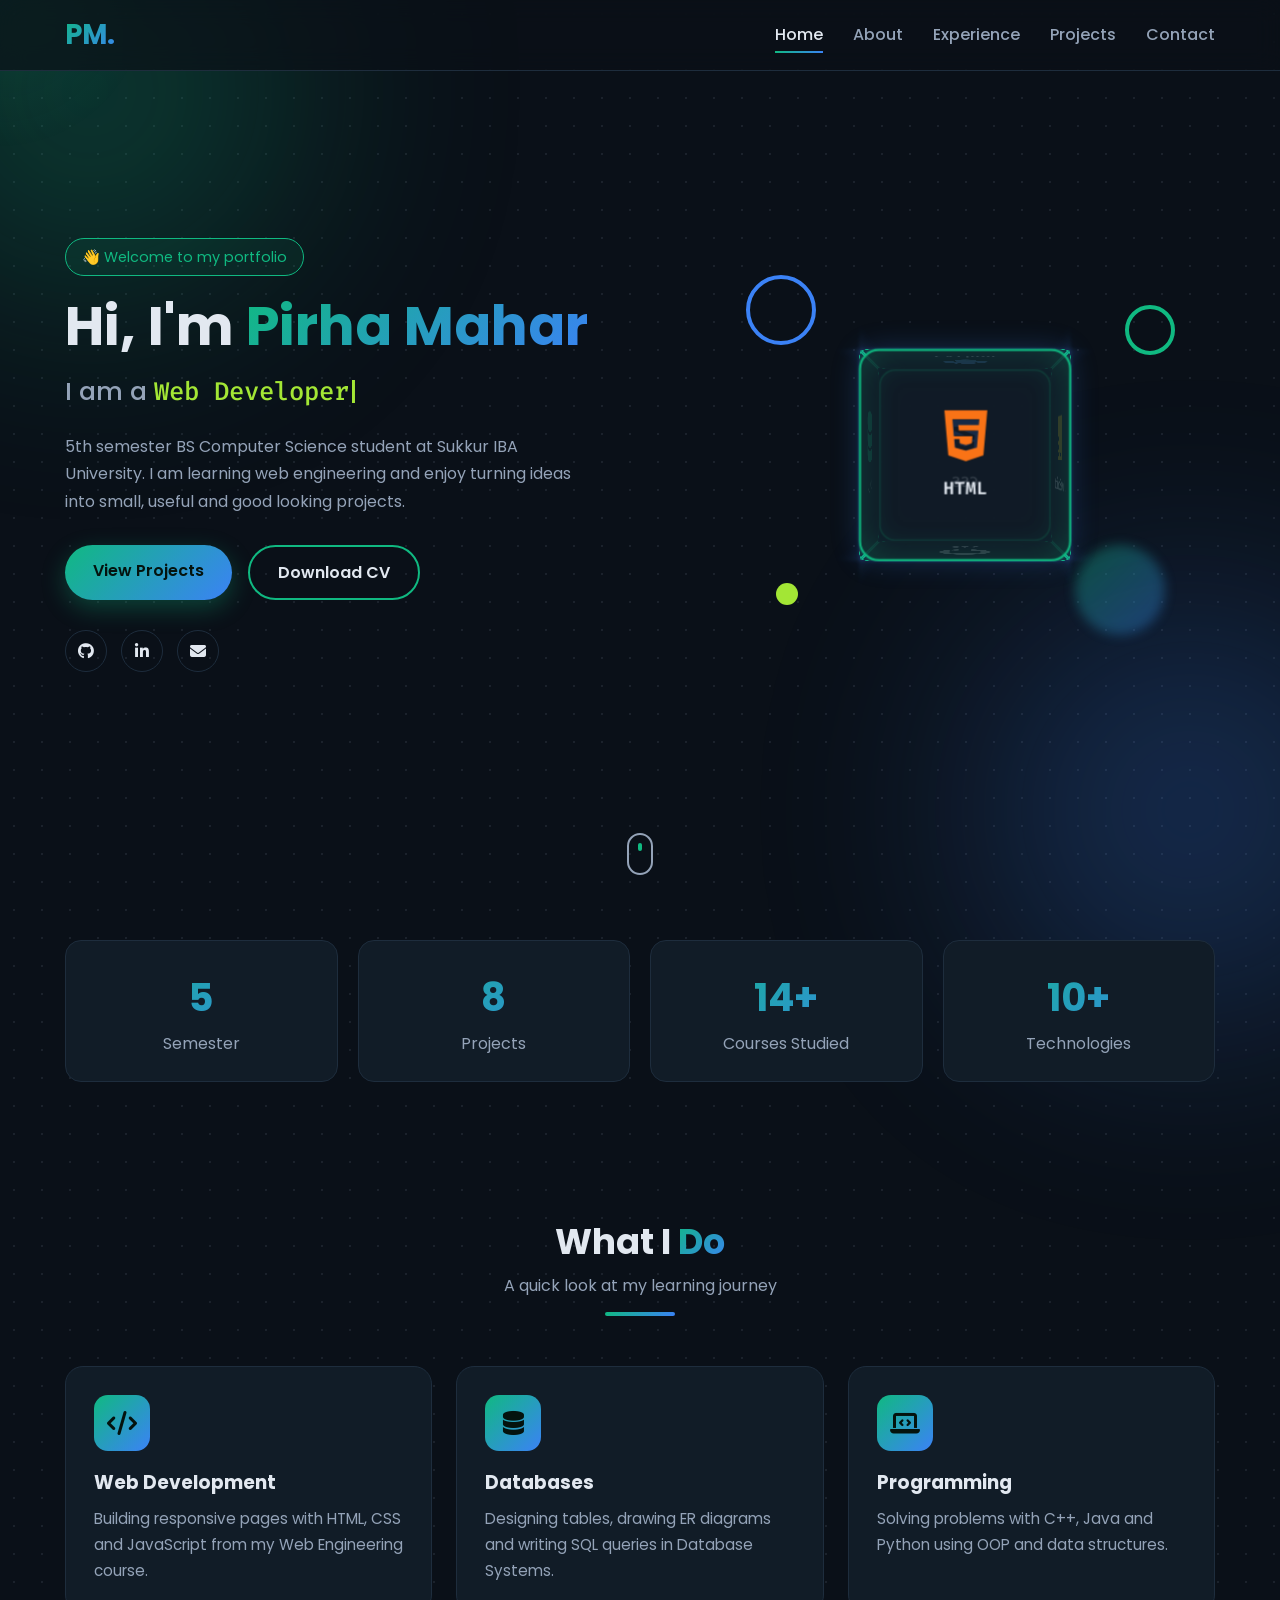
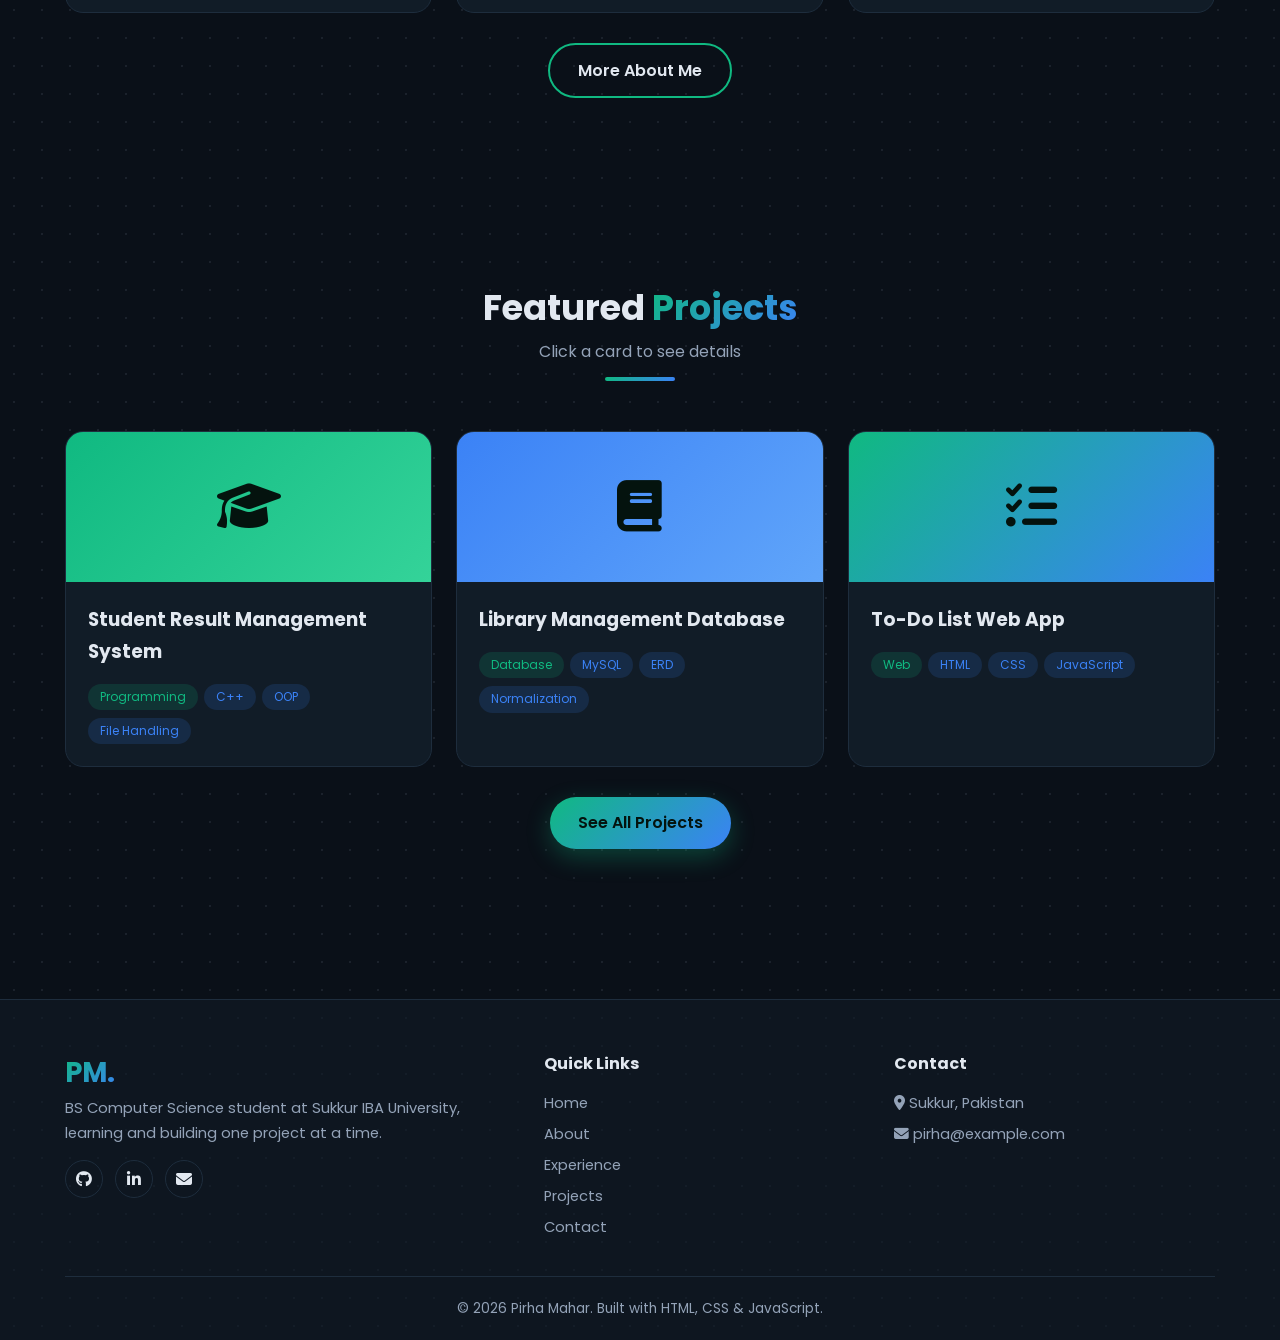
==== index.html @ 2487b847 "Portfolio v1: multi-page dark portfolio with 3D hero, projects, timeline and contact form Co-Authore" ====
<!DOCTYPE html>
<html lang="en">
<head>
  <meta charset="UTF-8">
  <meta name="viewport" content="width=device-width, initial-scale=1.0">
  <title>Pirha Mahar | Portfolio</title>
  <meta name="description" content="Portfolio of Pirha Mahar, BS Computer Science student at Sukkur IBA University.">
  <link rel="preconnect" href="https://fonts.googleapis.com">
  <link href="https://fonts.googleapis.com/css2?family=Fira+Code:wght@500&family=Poppins:wght@400;500;600;700&display=swap" rel="stylesheet">
  <link rel="stylesheet" href="https://cdnjs.cloudflare.com/ajax/libs/font-awesome/6.5.1/css/all.min.css">
  <link rel="stylesheet" href="css/style.css">
</head>
<body>

  <div id="loader"><div class="logo gradient-text">PM.</div></div>
  <div id="progress"></div>
  <div id="cursor-glow"></div>

  <!-- HEADER -->
  <header>
    <div class="container nav">
      <a href="index.html" class="logo gradient-text">PM.</a>
      <button class="menu-btn" aria-label="Open menu"><i class="fa-solid fa-bars"></i></button>
      <nav class="nav-links">
        <a href="index.html">Home</a>
        <a href="about.html">About</a>
        <a href="experience.html">Experience</a>
        <a href="projects.html">Projects</a>
        <a href="contact.html">Contact</a>
      </nav>
    </div>
  </header>

  <!-- HERO -->
  <section class="hero">
    <div class="container hero-grid">
      <div>
        <span class="hero-badge">&#128075; Welcome to my portfolio</span>
        <h1>Hi, I'm <span class="gradient-text">Pirha Mahar</span></h1>
        <h2>I am a <span class="typing-text" id="typing"></span><span class="cursor-blink">|</span></h2>
        <p>5th semester BS Computer Science student at Sukkur IBA University. I am learning web engineering and enjoy turning ideas into small, useful and good looking projects.</p>
        <div class="hero-buttons">
          <a href="projects.html" class="btn btn-primary">View Projects</a>
          <!-- TODO: put your CV file in the folder and change the link below -->
          <a href="#" class="btn btn-outline">Download CV</a>
        </div>
        <div class="hero-social">
          <a href="https://github.com/pirhamahar" target="_blank" rel="noopener" aria-label="GitHub"><i class="fa-brands fa-github"></i></a>
          <!-- TODO: add your LinkedIn link -->
          <a href="#" aria-label="LinkedIn"><i class="fa-brands fa-linkedin-in"></i></a>
          <!-- TODO: add your email -->
          <a href="mailto:pirha@example.com" aria-label="Email"><i class="fa-solid fa-envelope"></i></a>
        </div>
      </div>

      <!-- 3D scene: a spinning cube made only with CSS -->
      <div class="hero-3d">
        <div class="shape ring"></div>
        <div class="shape dot"></div>
        <div class="shape ring2"></div>
        <div class="shape blob"></div>
        <div class="cube" title="Click to pause">
          <div class="cube-face face-front"><i class="fa-brands fa-html5" style="color:#f97316"></i><span>HTML</span></div>
          <div class="cube-face face-back"><i class="fa-brands fa-css3-alt" style="color:#3b82f6"></i><span>CSS</span></div>
          <div class="cube-face face-right"><i class="fa-brands fa-js" style="color:#facc15"></i><span>JavaScript</span></div>
          <div class="cube-face face-left"><i class="fa-solid fa-database" style="color:#10b981"></i><span>SQL</span></div>
          <div class="cube-face face-top"><i class="fa-brands fa-python" style="color:#60a5fa"></i><span>Python</span></div>
          <div class="cube-face face-bottom"><i class="fa-brands fa-github" style="color:#e2e8f0"></i><span>Git</span></div>
        </div>
      </div>
    </div>
    <div class="scroll-down"></div>
  </section>

  <!-- STATS -->
  <section class="stats">
    <div class="container stats-grid reveal">
      <div class="stat-box"><h3 class="gradient-text counter" data-target="5">0</h3><p>Semester</p></div>
      <div class="stat-box"><h3 class="gradient-text counter" data-target="8">0</h3><p>Projects</p></div>
      <div class="stat-box"><h3 class="gradient-text counter" data-target="14" data-plus="1">0</h3><p>Courses Studied</p></div>
      <div class="stat-box"><h3 class="gradient-text counter" data-target="10" data-plus="1">0</h3><p>Technologies</p></div>
    </div>
  </section>

  <!-- INTRO CARD -->
  <section>
    <div class="container reveal">
      <div class="section-title">
        <h2>What I <span class="gradient-text">Do</span></h2>
        <p>A quick look at my learning journey</p>
        <div class="line"></div>
      </div>
      <div class="grid-3">
        <div class="card">
          <div class="icon-box"><i class="fa-solid fa-code"></i></div>
          <h3>Web Development</h3>
          <p>Building responsive pages with HTML, CSS and JavaScript from my Web Engineering course.</p>
        </div>
        <div class="card">
          <div class="icon-box"><i class="fa-solid fa-database"></i></div>
          <h3>Databases</h3>
          <p>Designing tables, drawing ER diagrams and writing SQL queries in Database Systems.</p>
        </div>
        <div class="card">
          <div class="icon-box"><i class="fa-solid fa-laptop-code"></i></div>
          <h3>Programming</h3>
          <p>Solving problems with C++, Java and Python using OOP and data structures.</p>
        </div>
      </div>
      <p style="text-align:center;margin-top:30px"><a href="about.html" class="btn btn-outline">More About Me</a></p>
    </div>
  </section>

  <!-- FEATURED PROJECTS (JavaScript fills this grid, only 3 shown) -->
  <section>
    <div class="container reveal">
      <div class="section-title">
        <h2>Featured <span class="gradient-text">Projects</span></h2>
        <p>Click a card to see details</p>
        <div class="line"></div>
      </div>
      <div class="grid-3" id="project-grid" data-limit="3"></div>
      <p style="text-align:center;margin-top:30px"><a href="projects.html" class="btn btn-primary">See All Projects</a></p>
    </div>
  </section>

  <!-- PROJECT MODAL -->
  <div class="modal" id="modal">
    <div class="modal-box">
      <button class="modal-close" aria-label="Close">&times;</button>
      <div id="modal-content"></div>
    </div>
  </div>

  <!-- FOOTER -->
  <footer>
    <div class="container">
      <div class="footer-grid">
        <div>
          <a href="index.html" class="logo gradient-text">PM.</a>
          <p>BS Computer Science student at Sukkur IBA University, learning and building one project at a time.</p>
          <div class="footer-social">
            <a href="https://github.com/pirhamahar" target="_blank" rel="noopener" aria-label="GitHub"><i class="fa-brands fa-github"></i></a>
            <a href="#" aria-label="LinkedIn"><i class="fa-brands fa-linkedin-in"></i></a>
            <a href="mailto:pirha@example.com" aria-label="Email"><i class="fa-solid fa-envelope"></i></a>
          </div>
        </div>
        <div>
          <h4>Quick Links</h4>
          <ul>
            <li><a href="index.html">Home</a></li>
            <li><a href="about.html">About</a></li>
            <li><a href="experience.html">Experience</a></li>
            <li><a href="projects.html">Projects</a></li>
            <li><a href="contact.html">Contact</a></li>
          </ul>
        </div>
        <div>
          <h4>Contact</h4>
          <p><i class="fa-solid fa-location-dot"></i> Sukkur, Pakistan</p>
          <p><i class="fa-solid fa-envelope"></i> pirha@example.com</p>
        </div>
      </div>
      <div class="footer-bottom">&copy; 2026 Pirha Mahar. Built with HTML, CSS &amp; JavaScript.</div>
    </div>
  </footer>

  <button id="top-btn" aria-label="Back to top"><i class="fa-solid fa-arrow-up"></i></button>
  <script src="js/main.js"></script>
</body>
</html>
---- css/style.css ----
/* =====================================================
   Portfolio of Pirha Mahar - style.css
   Sections: 1 Variables, 2 Base, 3 Header, 4 Buttons,
   5 Hero + 3D cube, 6 Cards, 7 About, 8 Timeline,
   9 Projects, 10 Contact, 11 Footer, 12 Extras, 13 Responsive
   ===================================================== */

/* 1. VARIABLES (colours live here so we can change the theme in one place) */
:root {
  --bg: #0a1018;
  --bg-card: #111c27;
  --border: #1e2d3d;
  --green: #10b981;
  --blue: #3b82f6;
  --lime: #a3e635;
  --text: #e2e8f0;
  --muted: #94a3b8;
  --gradient: linear-gradient(135deg, #10b981, #3b82f6);
}

/* 2. BASE */
* { margin: 0; padding: 0; box-sizing: border-box; }
html { scroll-behavior: smooth; }
body {
  font-family: 'Poppins', sans-serif;
  background-color: var(--bg);
  color: var(--text);
  line-height: 1.7;
  overflow-x: hidden;
  /* dot pattern so the page never looks flat */
  background-image: radial-gradient(rgba(148, 163, 184, 0.12) 1px, transparent 1px);
  background-size: 28px 28px;
}
/* blurred colour blobs in the background */
body::before, body::after {
  content: "";
  position: fixed;
  width: 420px; height: 420px;
  border-radius: 50%;
  filter: blur(120px);
  opacity: 0.25;
  z-index: -1;
}
body::before { background: var(--green); top: -120px; left: -120px; }
body::after  { background: var(--blue);  bottom: -120px; right: -120px; }

a { color: inherit; text-decoration: none; }
ul { list-style: none; }
img { max-width: 100%; }
.container { width: 90%; max-width: 1150px; margin: 0 auto; }
section { padding: 90px 0; }
.gradient-text {
  background: var(--gradient);
  -webkit-background-clip: text;
  background-clip: text;
  -webkit-text-fill-color: transparent;
}
.section-title { text-align: center; margin-bottom: 50px; }
.section-title h2 { font-size: 2.2rem; }
.section-title p { color: var(--muted); }
.section-title .line { width: 70px; height: 4px; background: var(--gradient); margin: 12px auto 0; border-radius: 4px; }

/* 3. HEADER / NAVBAR */
header {
  position: fixed; top: 0; left: 0; width: 100%;
  z-index: 100;
  background: rgba(10, 16, 24, 0.7);
  backdrop-filter: blur(12px);
  border-bottom: 1px solid var(--border);
  transition: 0.3s;
}
header.scrolled { box-shadow: 0 4px 25px rgba(0, 0, 0, 0.5); }
.nav { display: flex; justify-content: space-between; align-items: center; height: 70px; }
.logo { font-size: 1.7rem; font-weight: 700; }
.nav-links { display: flex; gap: 30px; }
.nav-links a { color: var(--muted); font-weight: 500; position: relative; padding: 4px 0; transition: 0.3s; }
.nav-links a::after {
  content: ""; position: absolute; left: 0; bottom: 0;
  width: 0; height: 2px; background: var(--gradient); transition: 0.3s;
}
.nav-links a:hover, .nav-links a.active { color: var(--text); }
.nav-links a:hover::after, .nav-links a.active::after { width: 100%; }
.menu-btn { display: none; font-size: 1.6rem; background: none; border: none; color: var(--text); cursor: pointer; }

/* 4. BUTTONS */
.btn {
  display: inline-block; padding: 12px 28px; border-radius: 50px;
  font-weight: 600; font-family: inherit; font-size: 1rem;
  cursor: pointer; border: none; transition: 0.3s;
}
.btn-primary { background: var(--gradient); color: #04130e; box-shadow: 0 8px 25px rgba(16, 185, 129, 0.3); }
.btn-primary:hover { transform: translateY(-4px); box-shadow: 0 12px 30px rgba(59, 130, 246, 0.4); }
.btn-outline { background: transparent; color: var(--text); border: 2px solid var(--green); }
.btn-outline:hover { background: var(--green); color: #04130e; transform: translateY(-4px); }

/* 5. HERO + 3D CUBE */
.hero { min-height: 100vh; display: flex; align-items: center; padding-top: 100px; position: relative; }
.hero-grid { display: grid; grid-template-columns: 1.1fr 0.9fr; gap: 40px; align-items: center; }
.hero-badge {
  display: inline-block; padding: 6px 16px; border: 1px solid var(--green);
  border-radius: 50px; color: var(--green); font-size: 0.9rem; margin-bottom: 18px;
  background: rgba(16, 185, 129, 0.08);
}
.hero h1 { font-size: 3.4rem; line-height: 1.2; margin-bottom: 10px; }
.hero h2 { font-size: 1.6rem; font-weight: 500; color: var(--muted); margin-bottom: 20px; min-height: 2.2rem; }
.typing-text { color: var(--lime); font-family: 'Fira Code', monospace; }
.cursor-blink { animation: blink 0.8s infinite; color: var(--lime); }
.hero p { color: var(--muted); max-width: 520px; margin-bottom: 30px; }
.hero-buttons { display: flex; gap: 16px; flex-wrap: wrap; }
.hero-social { display: flex; gap: 14px; margin-top: 30px; }
.hero-social a {
  width: 42px; height: 42px; border-radius: 50%; border: 1px solid var(--border);
  display: flex; align-items: center; justify-content: center; transition: 0.3s;
}
.hero-social a:hover { background: var(--gradient); color: #04130e; transform: translateY(-4px); }

.hero-3d { display: flex; justify-content: center; align-items: center; position: relative; height: 420px; perspective: 900px; }
/* the cube: 6 faces placed in 3D space */
.cube {
  position: relative; width: 190px; height: 190px;
  transform-style: preserve-3d;
  animation: spin 18s linear infinite;
}
.cube.paused { animation-play-state: paused; }
.cube-face {
  position: absolute; width: 190px; height: 190px;
  display: flex; flex-direction: column; align-items: center; justify-content: center;
  gap: 8px; font-size: 3.2rem;
  background: rgba(17, 28, 39, 0.85);
  border: 2px solid var(--green);
  border-radius: 18px;
  box-shadow: inset 0 0 30px rgba(16, 185, 129, 0.25), 0 0 25px rgba(59, 130, 246, 0.25);
}
.cube-face span { font-size: 1rem; font-weight: 600; font-family: 'Fira Code', monospace; }
.face-front  { transform: translateZ(95px); }
.face-back   { transform: rotateY(180deg) translateZ(95px); }
.face-right  { transform: rotateY(90deg) translateZ(95px); }
.face-left   { transform: rotateY(-90deg) translateZ(95px); }
.face-top    { transform: rotateX(90deg) translateZ(95px); }
.face-bottom { transform: rotateX(-90deg) translateZ(95px); }

/* floating shapes around the cube */
.shape { position: absolute; border-radius: 50%; animation: float 6s ease-in-out infinite; }
.shape.ring { width: 70px; height: 70px; border: 4px solid var(--blue); top: 30px; left: 30px; }
.shape.dot  { width: 22px; height: 22px; background: var(--lime); bottom: 60px; left: 60px; animation-delay: 1s; }
.shape.ring2 { width: 50px; height: 50px; border: 4px solid var(--green); top: 60px; right: 40px; animation-delay: 2s; }
.shape.blob { width: 90px; height: 90px; background: var(--gradient); opacity: 0.35; bottom: 30px; right: 50px; filter: blur(6px); animation-delay: 3s; }

.scroll-down {
  position: absolute; bottom: 25px; left: 50%; transform: translateX(-50%);
  width: 26px; height: 42px; border: 2px solid var(--muted); border-radius: 20px;
}
.scroll-down::after {
  content: ""; position: absolute; top: 8px; left: 50%; width: 4px; height: 8px;
  margin-left: -2px; background: var(--green); border-radius: 4px; animation: scrollDot 1.6s infinite;
}

/* stats */
.stats { padding: 40px 0; }
.stats-grid { display: grid; grid-template-columns: repeat(4, 1fr); gap: 20px; }
.stat-box { text-align: center; padding: 24px 10px; background: var(--bg-card); border: 1px solid var(--border); border-radius: 16px; }
.stat-box h3 { font-size: 2.4rem; }
.stat-box p { color: var(--muted); }

/* 6. CARDS (shared) */
.card {
  background: var(--bg-card); border: 1px solid var(--border);
  border-radius: 18px; padding: 28px; transition: 0.3s;
}
.card:hover { border-color: var(--green); box-shadow: 0 10px 35px rgba(16, 185, 129, 0.15); }
.grid-3 { display: grid; grid-template-columns: repeat(3, 1fr); gap: 24px; }
.grid-4 { display: grid; grid-template-columns: repeat(4, 1fr); gap: 24px; }
.icon-box {
  width: 56px; height: 56px; border-radius: 14px; background: var(--gradient); color: #04130e;
  display: flex; align-items: center; justify-content: center; font-size: 1.5rem; margin-bottom: 16px;
}
.card h3 { margin-bottom: 8px; }
.card p { color: var(--muted); font-size: 0.95rem; }

/* page banner on inner pages */
.page-banner { padding: 150px 0 40px; text-align: center; }
.page-banner h1 { font-size: 2.8rem; }
.page-banner p { color: var(--muted); }

/* 7. ABOUT */
.about-grid { display: grid; grid-template-columns: 0.8fr 1.2fr; gap: 50px; align-items: center; }
.avatar-wrap { display: flex; justify-content: center; perspective: 800px; }
.avatar-card {
  width: 280px; height: 280px; border-radius: 50%; padding: 6px;
  background: var(--gradient); transition: transform 0.1s;
  box-shadow: 0 0 60px rgba(16, 185, 129, 0.35);
}
.avatar-inner {
  width: 100%; height: 100%; border-radius: 50%; background: var(--bg-card);
  display: flex; align-items: center; justify-content: center; font-size: 5rem; font-weight: 700;
}
.about-text p { color: var(--muted); margin-bottom: 14px; }
.info-list { margin-top: 18px; display: grid; grid-template-columns: 1fr 1fr; gap: 10px; }
.info-list li span { color: var(--green); font-weight: 600; }

.skill-groups { display: grid; grid-template-columns: repeat(2, 1fr); gap: 24px; }
.skill { margin-bottom: 16px; }
.skill-top { display: flex; justify-content: space-between; font-size: 0.9rem; margin-bottom: 6px; }
.bar { height: 10px; background: var(--border); border-radius: 10px; overflow: hidden; }
.bar-fill { height: 100%; width: 0; background: var(--gradient); border-radius: 10px; transition: width 1.5s ease; }

/* flip cards for courses */
.flip { height: 160px; perspective: 800px; }
.flip-inner { position: relative; width: 100%; height: 100%; transition: transform 0.7s; transform-style: preserve-3d; }
.flip:hover .flip-inner { transform: rotateY(180deg); }
.flip-front, .flip-back {
  position: absolute; inset: 0; backface-visibility: hidden;
  border-radius: 16px; padding: 16px; text-align: center;
  display: flex; flex-direction: column; align-items: center; justify-content: center;
  border: 1px solid var(--border);
}
.flip-front { background: var(--bg-card); }
.flip-front i { font-size: 1.8rem; color: var(--green); margin-bottom: 10px; }
.flip-front h4 { font-size: 0.95rem; }
.flip-back { background: var(--gradient); color: #04130e; transform: rotateY(180deg); font-size: 0.85rem; font-weight: 500; }

/* 8. TIMELINE */
.timeline { position: relative; max-width: 850px; margin: 0 auto; }
.timeline::before {
  content: ""; position: absolute; left: 50%; top: 0; bottom: 0; width: 3px;
  background: var(--gradient); transform: translateX(-50%);
}
.t-item { position: relative; width: 50%; padding: 0 40px 40px 0; }
.t-item:nth-child(even) { margin-left: 50%; padding: 0 0 40px 40px; }
.t-item::after {
  content: ""; position: absolute; top: 24px; right: -9px; width: 18px; height: 18px;
  border-radius: 50%; background: var(--bg); border: 4px solid var(--green);
}
.t-item:nth-child(even)::after { right: auto; left: -9px; border-color: var(--blue); }
.t-date { color: var(--lime); font-size: 0.85rem; font-family: 'Fira Code', monospace; }
.t-item h3 { font-size: 1.1rem; }
.t-item h4 { color: var(--green); font-weight: 500; font-size: 0.95rem; margin-bottom: 6px; }

/* 9. PROJECTS */
.filters { display: flex; justify-content: center; gap: 12px; flex-wrap: wrap; margin-bottom: 40px; }
.filter-btn {
  padding: 8px 22px; border-radius: 50px; border: 1px solid var(--border);
  background: var(--bg-card); color: var(--muted); cursor: pointer; font-family: inherit; transition: 0.3s;
}
.filter-btn:hover, .filter-btn.active { background: var(--gradient); color: #04130e; border-color: transparent; }
.project-card { padding: 0; overflow: hidden; cursor: pointer; transition: transform 0.15s, border-color 0.3s, box-shadow 0.3s; }
.project-thumb { height: 150px; display: flex; align-items: center; justify-content: center; font-size: 3.2rem; color: #04130e; }
.project-body { padding: 22px; }
.tag { display: inline-block; font-size: 0.75rem; padding: 3px 12px; border-radius: 20px; background: rgba(59, 130, 246, 0.15); color: var(--blue); margin: 8px 6px 0 0; }
.tag.cat { background: rgba(16, 185, 129, 0.15); color: var(--green); }

.modal { position: fixed; inset: 0; background: rgba(0, 0, 0, 0.75); z-index: 200; display: none; align-items: center; justify-content: center; padding: 20px; }
.modal.open { display: flex; }
.modal-box {
  background: var(--bg-card); border: 1px solid var(--green); border-radius: 20px;
  max-width: 560px; width: 100%; padding: 34px; position: relative; animation: pop 0.3s ease; max-height: 90vh; overflow-y: auto;
}
.modal-close { position: absolute; top: 14px; right: 18px; font-size: 1.8rem; background: none; border: none; color: var(--muted); cursor: pointer; }
.modal-close:hover { color: var(--text); }
.modal-box h3 { font-size: 1.5rem; margin-bottom: 10px; }
.modal-box p { color: var(--muted); }
.modal-box ul { margin: 14px 0; padding-left: 20px; list-style: disc; color: var(--muted); }
.modal-buttons { display: flex; gap: 12px; margin-top: 20px; flex-wrap: wrap; }

/* 10. CONTACT */
.contact-grid { display: grid; grid-template-columns: 0.8fr 1.2fr; gap: 40px; }
.contact-info .card { display: flex; gap: 16px; align-items: center; margin-bottom: 18px; padding: 20px; }
.contact-info .icon-box { margin: 0; flex-shrink: 0; }
form .field { margin-bottom: 18px; }
form label { display: block; margin-bottom: 6px; font-size: 0.9rem; }
form input, form textarea {
  width: 100%; padding: 12px 16px; border-radius: 12px; border: 1px solid var(--border);
  background: var(--bg); color: var(--text); font-family: inherit; font-size: 0.95rem; outline: none; transition: 0.3s;
}
form input:focus, form textarea:focus { border-color: var(--green); box-shadow: 0 0 0 3px rgba(16, 185, 129, 0.15); }
form textarea { min-height: 130px; resize: vertical; }
.error-msg { color: #f87171; font-size: 0.8rem; min-height: 1.1em; display: block; margin-top: 4px; }
.success-box { display: none; padding: 16px; border-radius: 12px; background: rgba(16, 185, 129, 0.12); border: 1px solid var(--green); color: var(--green); margin-top: 16px; animation: pop 0.4s ease; }
.success-box.show { display: block; }

/* 11. FOOTER */
footer { border-top: 1px solid var(--border); background: rgba(17, 28, 39, 0.6); padding: 50px 0 20px; margin-top: 60px; }
.footer-grid { display: grid; grid-template-columns: 1.4fr 1fr 1fr; gap: 30px; }
.footer-grid h4 { margin-bottom: 14px; }
.footer-grid p, .footer-grid li { color: var(--muted); font-size: 0.92rem; margin-bottom: 6px; }
.footer-grid a:hover { color: var(--green); }
.footer-social { display: flex; gap: 12px; margin-top: 14px; }
.footer-social a {
  width: 38px; height: 38px; border-radius: 50%; border: 1px solid var(--border);
  display: flex; align-items: center; justify-content: center; transition: 0.3s;
}
.footer-social a:hover { background: var(--gradient); color: #04130e; }
.footer-bottom { text-align: center; color: var(--muted); font-size: 0.85rem; margin-top: 30px; padding-top: 20px; border-top: 1px solid var(--border); }

/* 12. EXTRAS */
#progress { position: fixed; top: 0; left: 0; height: 4px; width: 0; background: var(--gradient); z-index: 300; }
#cursor-glow {
  position: fixed; width: 300px; height: 300px; border-radius: 50%; pointer-events: none;
  background: radial-gradient(circle, rgba(16, 185, 129, 0.12), transparent 70%);
  transform: translate(-50%, -50%); z-index: -1;
}
#loader { position: fixed; inset: 0; background: var(--bg); z-index: 999; display: flex; align-items: center; justify-content: center; transition: opacity 0.6s; }
#loader.hide { opacity: 0; pointer-events: none; }
#loader .logo { font-size: 3.5rem; animation: pulse 1s infinite; }
#top-btn {
  position: fixed; bottom: 25px; right: 25px; width: 46px; height: 46px; border-radius: 50%;
  background: var(--gradient); color: #04130e; border: none; cursor: pointer; font-size: 1.1rem;
  opacity: 0; pointer-events: none; transition: 0.3s; z-index: 90;
}
#top-btn.show { opacity: 1; pointer-events: auto; }
/* scroll reveal: starts hidden, JS adds .visible */
.reveal { opacity: 0; transform: translateY(40px); transition: 0.8s; }
.reveal.visible { opacity: 1; transform: none; }

@keyframes spin { from { transform: rotateX(-20deg) rotateY(0deg); } to { transform: rotateX(-20deg) rotateY(360deg); } }
@keyframes float { 0%, 100% { transform: translateY(0); } 50% { transform: translateY(-22px); } }
@keyframes blink { 50% { opacity: 0; } }
@keyframes scrollDot { 0% { opacity: 1; transform: translateY(0); } 100% { opacity: 0; transform: translateY(16px); } }
@keyframes pop { from { transform: scale(0.85); opacity: 0; } to { transform: scale(1); opacity: 1; } }
@keyframes pulse { 50% { transform: scale(1.12); } }

/* 13. RESPONSIVE */
@media (max-width: 992px) {
  .hero-grid, .about-grid, .contact-grid { grid-template-columns: 1fr; text-align: center; }
  .hero p { margin-left: auto; margin-right: auto; }
  .hero-buttons, .hero-social { justify-content: center; }
  .hero h1 { font-size: 2.6rem; }
  .grid-3, .grid-4 { grid-template-columns: repeat(2, 1fr); }
  .stats-grid { grid-template-columns: repeat(2, 1fr); }
  .footer-grid { grid-template-columns: 1fr; }
}
@media (max-width: 768px) {
  .menu-btn { display: block; }
  .nav-links {
    position: absolute; top: 70px; left: 0; width: 100%; flex-direction: column; gap: 0;
    background: rgba(10, 16, 24, 0.97); max-height: 0; overflow: hidden; transition: max-height 0.4s;
  }
  .nav-links.open { max-height: 400px; border-bottom: 1px solid var(--border); }
  .nav-links a { display: block; padding: 14px 5%; }
  .timeline::before { left: 12px; }
  .t-item, .t-item:nth-child(even) { width: 100%; margin-left: 0; padding: 0 0 30px 44px; }
  .t-item::after, .t-item:nth-child(even)::after { left: 3px; right: auto; }
}
@media (max-width: 600px) {
  .grid-3, .skill-groups, .info-list { grid-template-columns: 1fr; }
  .grid-4 { grid-template-columns: repeat(2, 1fr); }
  .hero h1 { font-size: 2.1rem; }
  .hero-3d { height: 330px; }
  .cube, .cube-face { width: 140px; height: 140px; }
  .face-front  { transform: translateZ(70px); }
  .face-back   { transform: rotateY(180deg) translateZ(70px); }
  .face-right  { transform: rotateY(90deg) translateZ(70px); }
  .face-left   { transform: rotateY(-90deg) translateZ(70px); }
  .face-top    { transform: rotateX(90deg) translateZ(70px); }
  .face-bottom { transform: rotateX(-90deg) translateZ(70px); }
  .cube-face { font-size: 2.4rem; }
  .page-banner h1 { font-size: 2.1rem; }
  #cursor-glow { display: none; }
}
@media (prefers-reduced-motion: reduce) {
  * { animation: none !important; transition: none !important; }
  .reveal { opacity: 1; transform: none; }
}
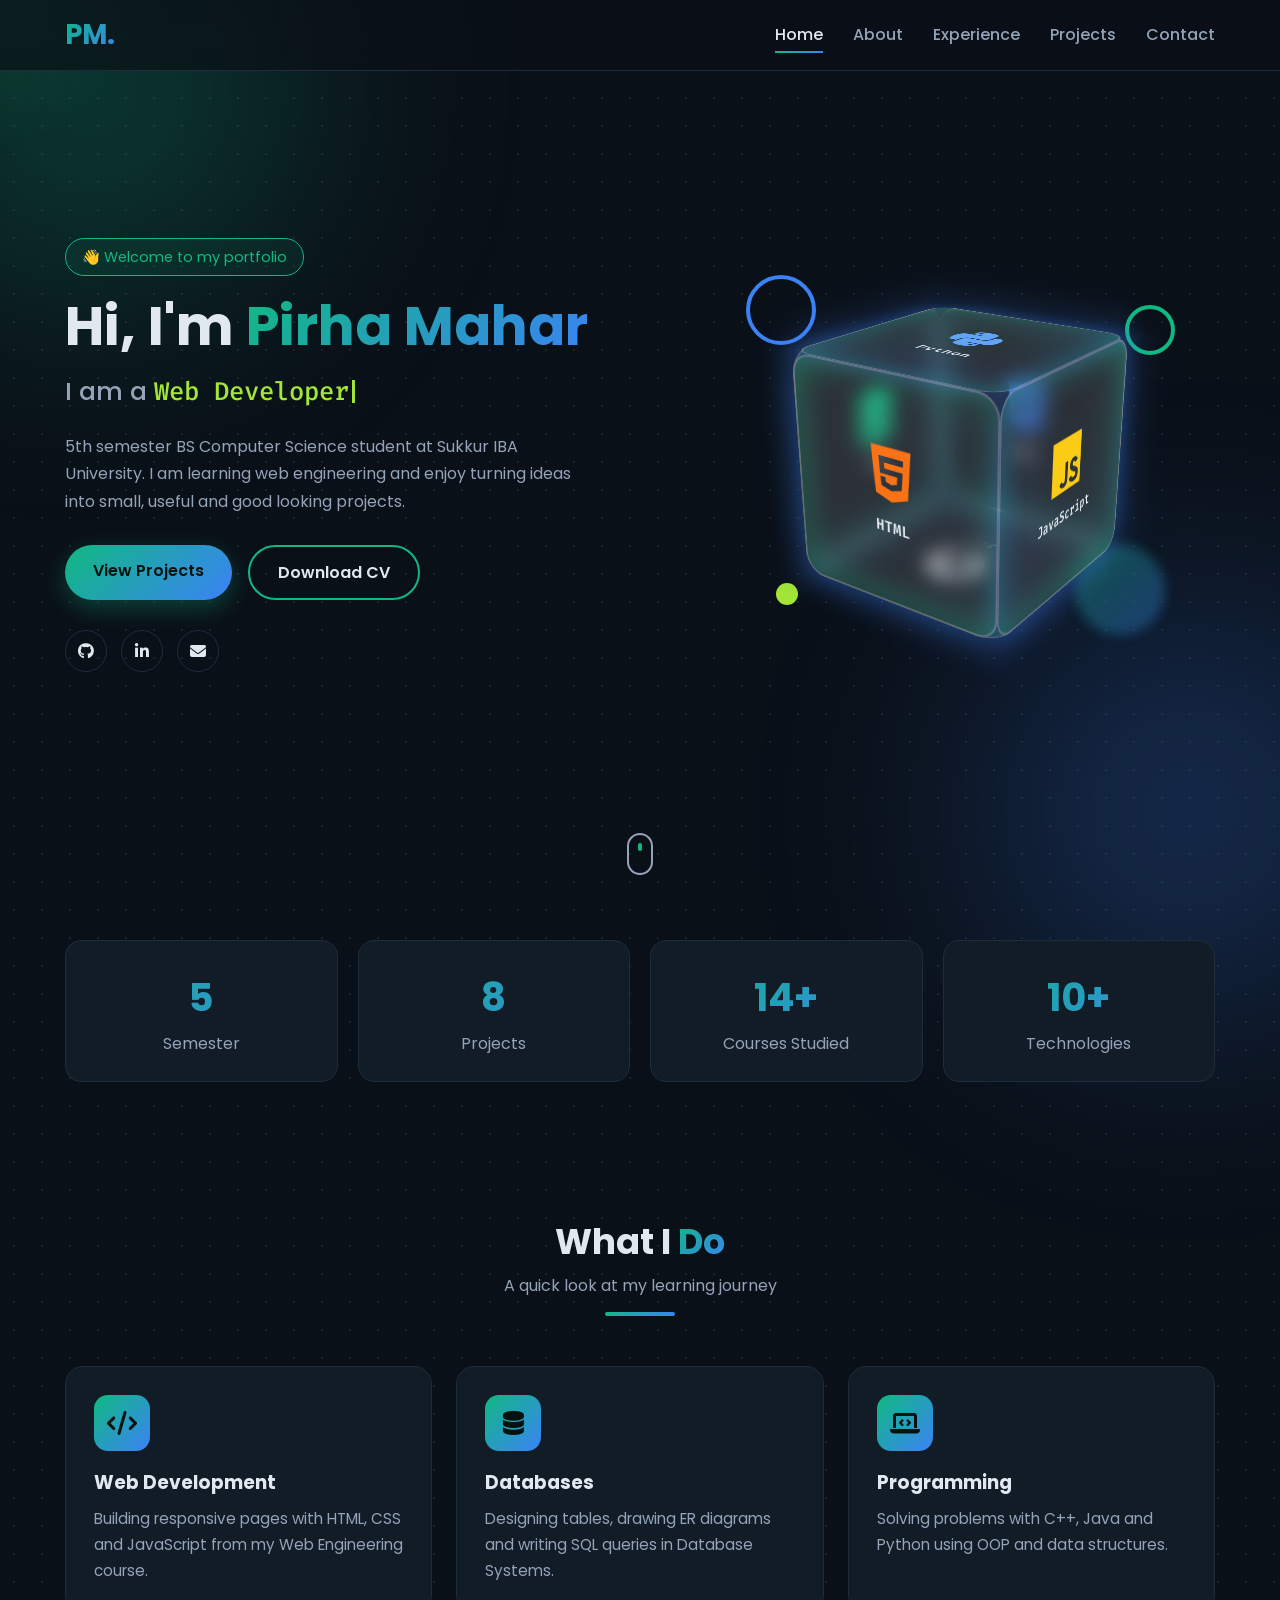
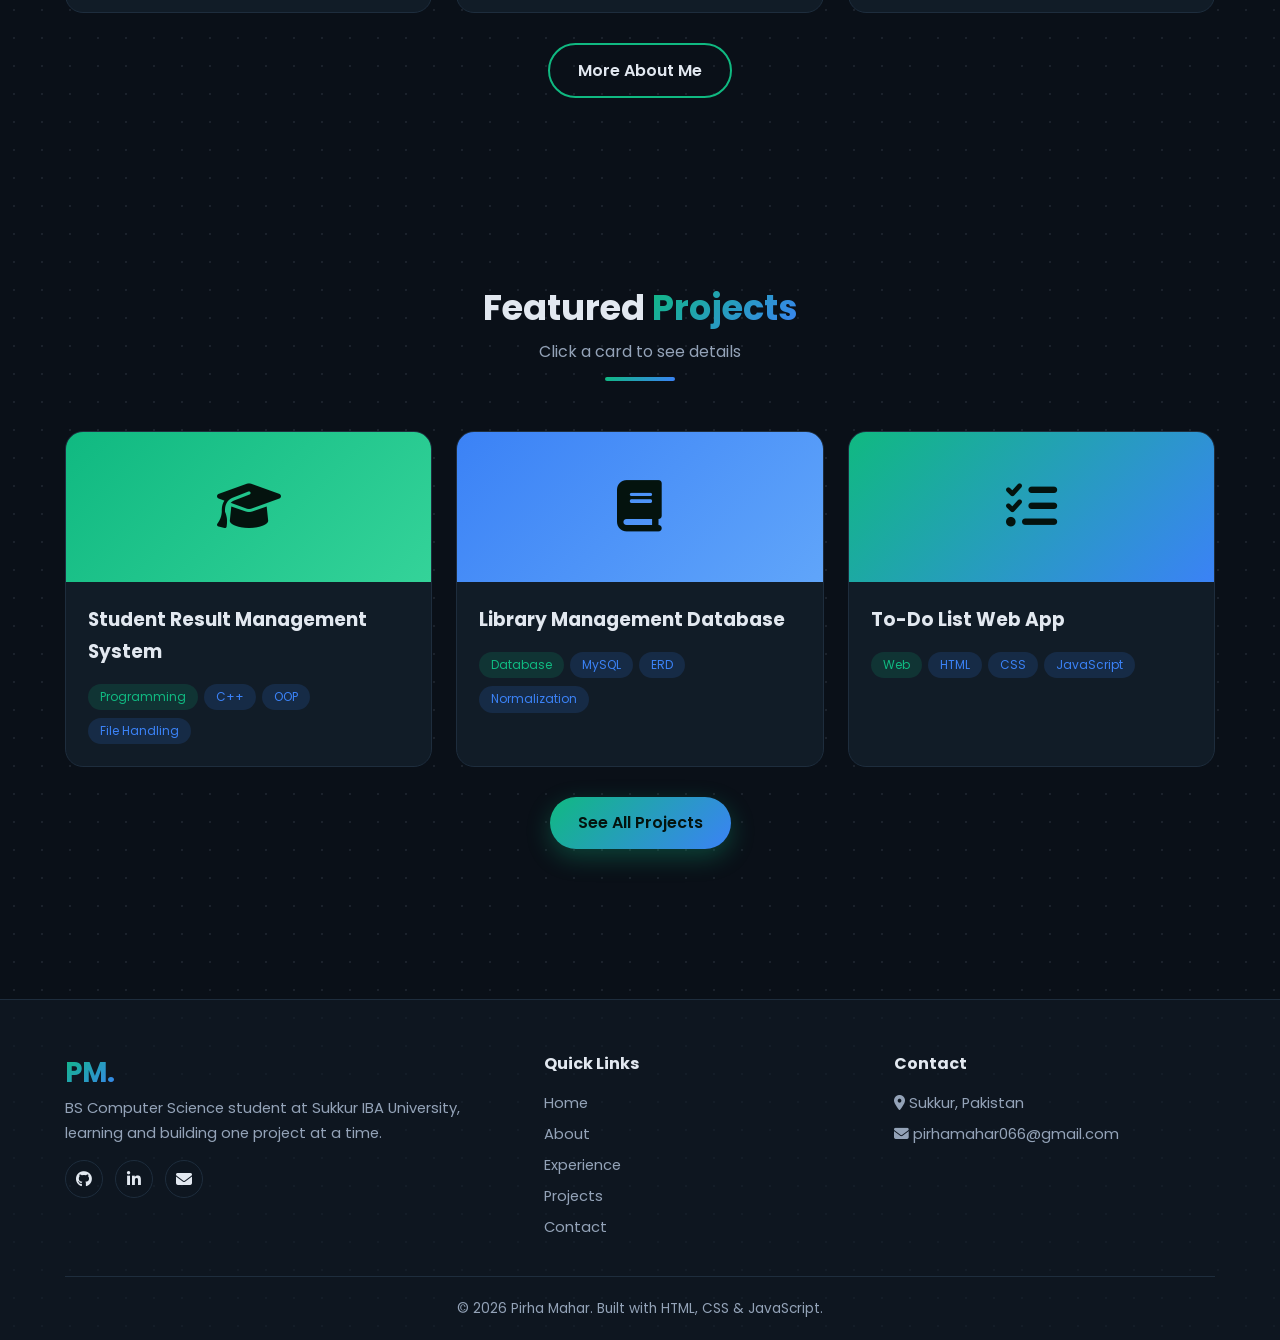
==== commit 2efa7a5a: "Portfolio v2: static glass cube, plain profile photo, static skill bars, real email and years" ====
--- a/index.html
+++ b/index.html
@@ -48,18 +48,17 @@
           <a href="https://github.com/pirhamahar" target="_blank" rel="noopener" aria-label="GitHub"><i class="fa-brands fa-github"></i></a>
           <!-- TODO: add your LinkedIn link -->
           <a href="#" aria-label="LinkedIn"><i class="fa-brands fa-linkedin-in"></i></a>
-          <!-- TODO: add your email -->
-          <a href="mailto:pirha@example.com" aria-label="Email"><i class="fa-solid fa-envelope"></i></a>
+          <a href="mailto:pirhamahar066@gmail.com" aria-label="Email"><i class="fa-solid fa-envelope"></i></a>
         </div>
       </div>
 
-      <!-- 3D scene: a spinning cube made only with CSS -->
+      <!-- 3D scene: a static glass cube made only with CSS -->
       <div class="hero-3d">
         <div class="shape ring"></div>
         <div class="shape dot"></div>
         <div class="shape ring2"></div>
         <div class="shape blob"></div>
-        <div class="cube" title="Click to pause">
+        <div class="cube">
           <div class="cube-face face-front"><i class="fa-brands fa-html5" style="color:#f97316"></i><span>HTML</span></div>
           <div class="cube-face face-back"><i class="fa-brands fa-css3-alt" style="color:#3b82f6"></i><span>CSS</span></div>
           <div class="cube-face face-right"><i class="fa-brands fa-js" style="color:#facc15"></i><span>JavaScript</span></div>
@@ -142,7 +141,7 @@
           <div class="footer-social">
             <a href="https://github.com/pirhamahar" target="_blank" rel="noopener" aria-label="GitHub"><i class="fa-brands fa-github"></i></a>
             <a href="#" aria-label="LinkedIn"><i class="fa-brands fa-linkedin-in"></i></a>
-            <a href="mailto:pirha@example.com" aria-label="Email"><i class="fa-solid fa-envelope"></i></a>
+            <a href="mailto:pirhamahar066@gmail.com" aria-label="Email"><i class="fa-solid fa-envelope"></i></a>
           </div>
         </div>
         <div>
@@ -158,7 +157,7 @@
         <div>
           <h4>Contact</h4>
           <p><i class="fa-solid fa-location-dot"></i> Sukkur, Pakistan</p>
-          <p><i class="fa-solid fa-envelope"></i> pirha@example.com</p>
+          <p><i class="fa-solid fa-envelope"></i> pirhamahar066@gmail.com</p>
         </div>
       </div>
       <div class="footer-bottom">&copy; 2026 Pirha Mahar. Built with HTML, CSS &amp; JavaScript.</div>
--- a/css/style.css
+++ b/css/style.css
@@ -115,36 +115,38 @@
 .hero-social a:hover { background: var(--gradient); color: #04130e; transform: translateY(-4px); }
 
 .hero-3d { display: flex; justify-content: center; align-items: center; position: relative; height: 420px; perspective: 900px; }
-/* the cube: 6 faces placed in 3D space */
+/* the cube: 6 faces placed in 3D space. It is STATIC (no animation):
+   we just turn it once so that 3 faces are visible. */
 .cube {
-  position: relative; width: 190px; height: 190px;
+  position: relative; width: 230px; height: 230px;
   transform-style: preserve-3d;
-  animation: spin 18s linear infinite;
-}
-.cube.paused { animation-play-state: paused; }
+  transform: rotateX(-22deg) rotateY(-35deg);
+}
+/* glass effect: see-through background + blur + light border + glow */
 .cube-face {
-  position: absolute; width: 190px; height: 190px;
+  position: absolute; width: 230px; height: 230px;
   display: flex; flex-direction: column; align-items: center; justify-content: center;
-  gap: 8px; font-size: 3.2rem;
-  background: rgba(17, 28, 39, 0.85);
-  border: 2px solid var(--green);
-  border-radius: 18px;
-  box-shadow: inset 0 0 30px rgba(16, 185, 129, 0.25), 0 0 25px rgba(59, 130, 246, 0.25);
+  gap: 8px; font-size: 3.8rem;
+  background: rgba(255, 255, 255, 0.07);
+  backdrop-filter: blur(10px);
+  border: 2px solid rgba(255, 255, 255, 0.25);
+  border-radius: 22px;
+  box-shadow: inset 0 0 40px rgba(16, 185, 129, 0.3), 0 0 45px rgba(59, 130, 246, 0.35);
 }
 .cube-face span { font-size: 1rem; font-weight: 600; font-family: 'Fira Code', monospace; }
-.face-front  { transform: translateZ(95px); }
-.face-back   { transform: rotateY(180deg) translateZ(95px); }
-.face-right  { transform: rotateY(90deg) translateZ(95px); }
-.face-left   { transform: rotateY(-90deg) translateZ(95px); }
-.face-top    { transform: rotateX(90deg) translateZ(95px); }
-.face-bottom { transform: rotateX(-90deg) translateZ(95px); }
-
-/* floating shapes around the cube */
-.shape { position: absolute; border-radius: 50%; animation: float 6s ease-in-out infinite; }
+.face-front  { transform: translateZ(115px); }
+.face-back   { transform: rotateY(180deg) translateZ(115px); }
+.face-right  { transform: rotateY(90deg) translateZ(115px); }
+.face-left   { transform: rotateY(-90deg) translateZ(115px); }
+.face-top    { transform: rotateX(90deg) translateZ(115px); }
+.face-bottom { transform: rotateX(-90deg) translateZ(115px); }
+
+/* shapes around the cube (static, they do not move) */
+.shape { position: absolute; border-radius: 50%; }
 .shape.ring { width: 70px; height: 70px; border: 4px solid var(--blue); top: 30px; left: 30px; }
-.shape.dot  { width: 22px; height: 22px; background: var(--lime); bottom: 60px; left: 60px; animation-delay: 1s; }
-.shape.ring2 { width: 50px; height: 50px; border: 4px solid var(--green); top: 60px; right: 40px; animation-delay: 2s; }
-.shape.blob { width: 90px; height: 90px; background: var(--gradient); opacity: 0.35; bottom: 30px; right: 50px; filter: blur(6px); animation-delay: 3s; }
+.shape.dot  { width: 22px; height: 22px; background: var(--lime); bottom: 60px; left: 60px; }
+.shape.ring2 { width: 50px; height: 50px; border: 4px solid var(--green); top: 60px; right: 40px; }
+.shape.blob { width: 90px; height: 90px; background: var(--gradient); opacity: 0.35; bottom: 30px; right: 50px; filter: blur(6px); }
 
 .scroll-down {
   position: absolute; bottom: 25px; left: 50%; transform: translateX(-50%);
@@ -186,14 +188,11 @@
 .about-grid { display: grid; grid-template-columns: 0.8fr 1.2fr; gap: 50px; align-items: center; }
 .avatar-wrap { display: flex; justify-content: center; perspective: 800px; }
 .avatar-card {
-  width: 280px; height: 280px; border-radius: 50%; padding: 6px;
-  background: var(--gradient); transition: transform 0.1s;
+  width: 300px; height: 300px; border-radius: 50%;
   box-shadow: 0 0 60px rgba(16, 185, 129, 0.35);
 }
-.avatar-inner {
-  width: 100%; height: 100%; border-radius: 50%; background: var(--bg-card);
-  display: flex; align-items: center; justify-content: center; font-size: 5rem; font-weight: 700;
-}
+/* the picture already has its own glowing ring, so we only make it round */
+.avatar-img { width: 100%; height: 100%; border-radius: 50%; object-fit: cover; display: block; }
 .about-text p { color: var(--muted); margin-bottom: 14px; }
 .info-list { margin-top: 18px; display: grid; grid-template-columns: 1fr 1fr; gap: 10px; }
 .info-list li span { color: var(--green); font-weight: 600; }
@@ -202,7 +201,7 @@
 .skill { margin-bottom: 16px; }
 .skill-top { display: flex; justify-content: space-between; font-size: 0.9rem; margin-bottom: 6px; }
 .bar { height: 10px; background: var(--border); border-radius: 10px; overflow: hidden; }
-.bar-fill { height: 100%; width: 0; background: var(--gradient); border-radius: 10px; transition: width 1.5s ease; }
+.bar-fill { height: 100%; background: var(--gradient); border-radius: 10px; } /* width is set in the HTML */
 
 /* flip cards for courses */
 .flip { height: 160px; perspective: 800px; }
@@ -312,8 +311,6 @@
 .reveal { opacity: 0; transform: translateY(40px); transition: 0.8s; }
 .reveal.visible { opacity: 1; transform: none; }
 
-@keyframes spin { from { transform: rotateX(-20deg) rotateY(0deg); } to { transform: rotateX(-20deg) rotateY(360deg); } }
-@keyframes float { 0%, 100% { transform: translateY(0); } 50% { transform: translateY(-22px); } }
 @keyframes blink { 50% { opacity: 0; } }
 @keyframes scrollDot { 0% { opacity: 1; transform: translateY(0); } 100% { opacity: 0; transform: translateY(16px); } }
 @keyframes pop { from { transform: scale(0.85); opacity: 0; } to { transform: scale(1); opacity: 1; } }
@@ -346,13 +343,13 @@
   .grid-4 { grid-template-columns: repeat(2, 1fr); }
   .hero h1 { font-size: 2.1rem; }
   .hero-3d { height: 330px; }
-  .cube, .cube-face { width: 140px; height: 140px; }
-  .face-front  { transform: translateZ(70px); }
-  .face-back   { transform: rotateY(180deg) translateZ(70px); }
-  .face-right  { transform: rotateY(90deg) translateZ(70px); }
-  .face-left   { transform: rotateY(-90deg) translateZ(70px); }
-  .face-top    { transform: rotateX(90deg) translateZ(70px); }
-  .face-bottom { transform: rotateX(-90deg) translateZ(70px); }
+  .cube, .cube-face { width: 150px; height: 150px; }
+  .face-front  { transform: translateZ(75px); }
+  .face-back   { transform: rotateY(180deg) translateZ(75px); }
+  .face-right  { transform: rotateY(90deg) translateZ(75px); }
+  .face-left   { transform: rotateY(-90deg) translateZ(75px); }
+  .face-top    { transform: rotateX(90deg) translateZ(75px); }
+  .face-bottom { transform: rotateX(-90deg) translateZ(75px); }
   .cube-face { font-size: 2.4rem; }
   .page-banner h1 { font-size: 2.1rem; }
   #cursor-glow { display: none; }
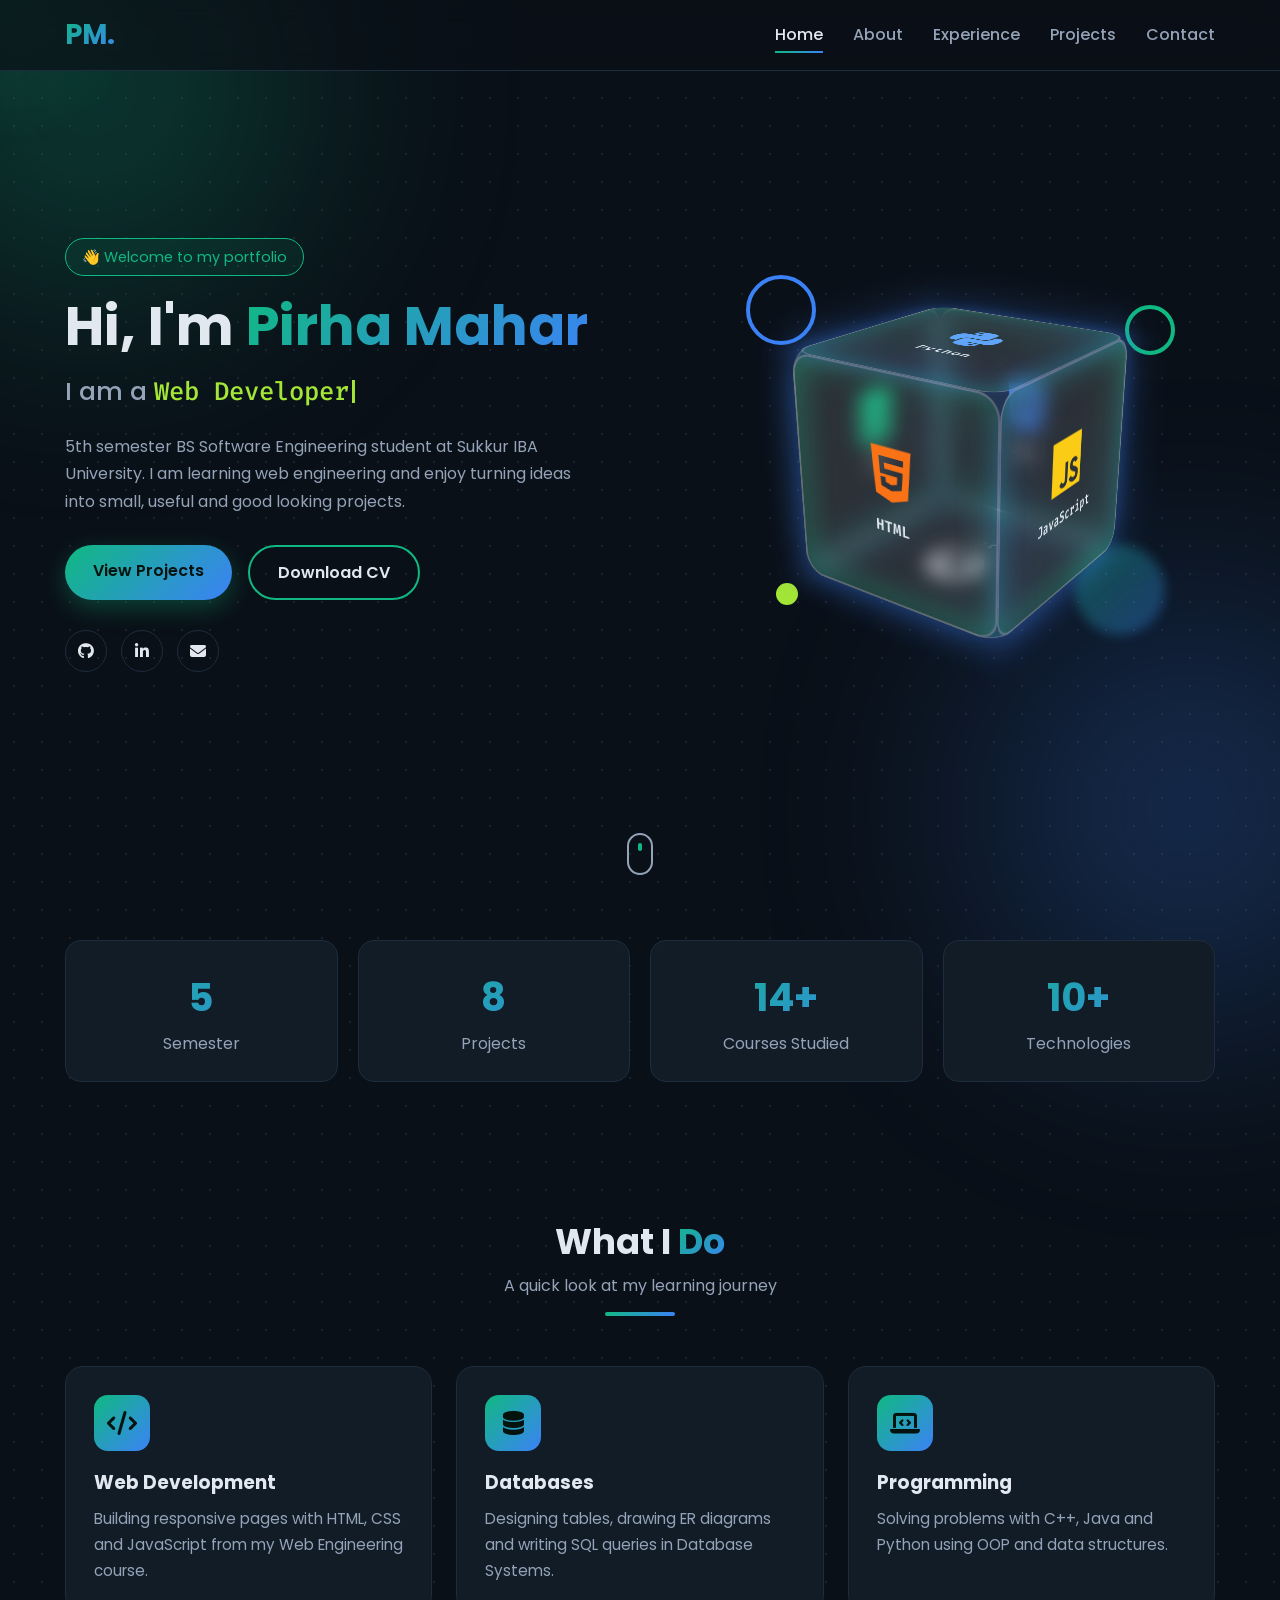
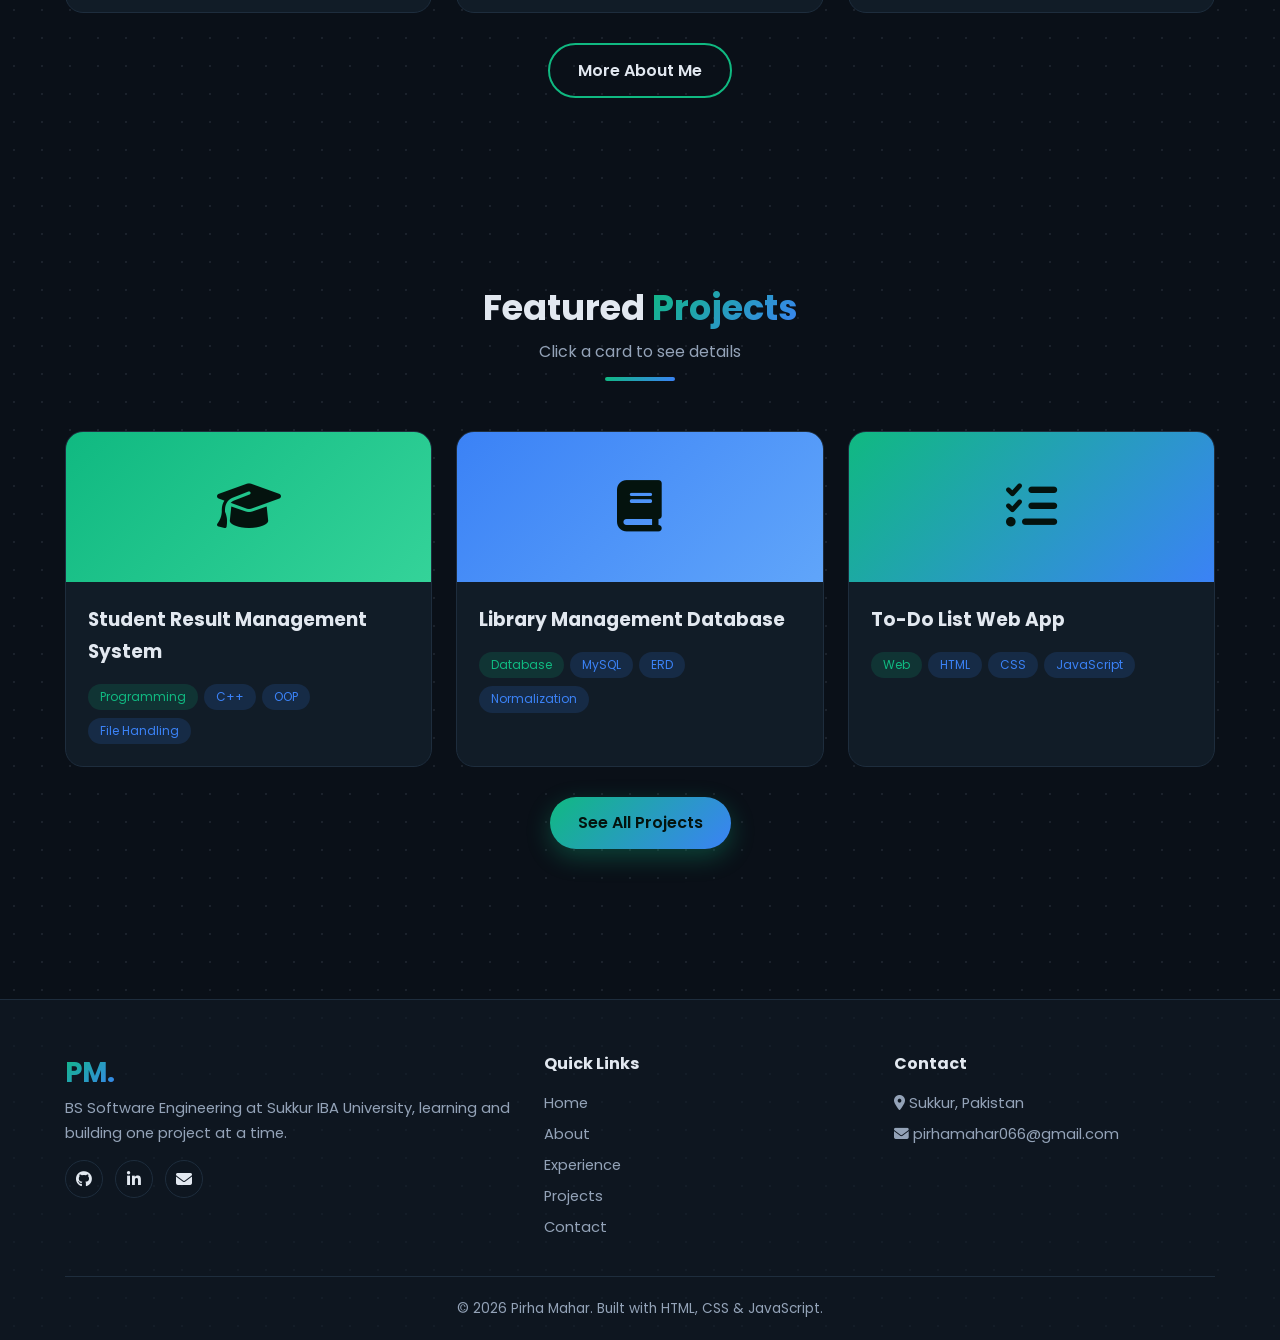
==== commit c7c67a2d: "Improve portfolio design" ====
--- a/index.html
+++ b/index.html
@@ -38,7 +38,7 @@
         <span class="hero-badge">&#128075; Welcome to my portfolio</span>
         <h1>Hi, I'm <span class="gradient-text">Pirha Mahar</span></h1>
         <h2>I am a <span class="typing-text" id="typing"></span><span class="cursor-blink">|</span></h2>
-        <p>5th semester BS Computer Science student at Sukkur IBA University. I am learning web engineering and enjoy turning ideas into small, useful and good looking projects.</p>
+        <p>5th semester BS Software Engineering student at Sukkur IBA University. I am learning web engineering and enjoy turning ideas into small, useful and good looking projects.</p>
         <div class="hero-buttons">
           <a href="projects.html" class="btn btn-primary">View Projects</a>
           <!-- TODO: put your CV file in the folder and change the link below -->
@@ -137,7 +137,7 @@
       <div class="footer-grid">
         <div>
           <a href="index.html" class="logo gradient-text">PM.</a>
-          <p>BS Computer Science student at Sukkur IBA University, learning and building one project at a time.</p>
+          <p>BS Software Engineering at Sukkur IBA University, learning and building one project at a time.</p>
           <div class="footer-social">
             <a href="https://github.com/pirhamahar" target="_blank" rel="noopener" aria-label="GitHub"><i class="fa-brands fa-github"></i></a>
             <a href="#" aria-label="LinkedIn"><i class="fa-brands fa-linkedin-in"></i></a>
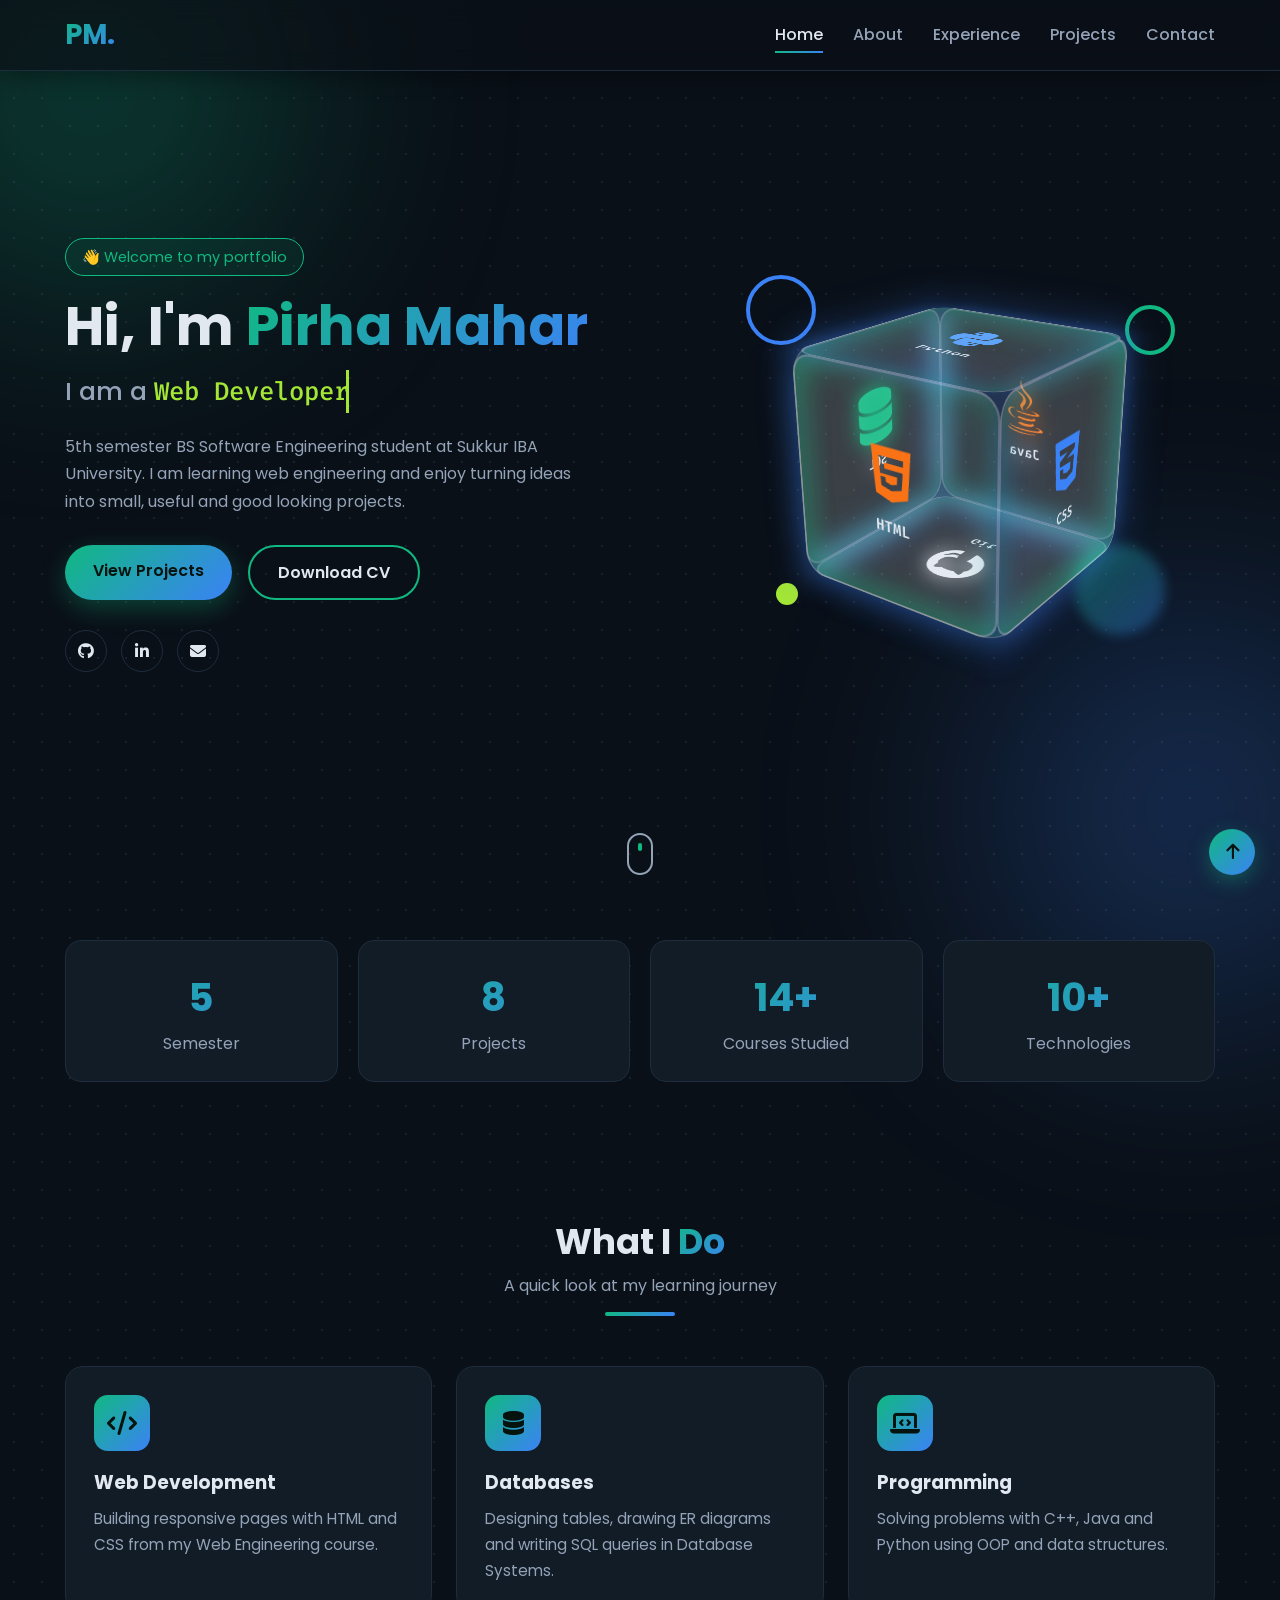
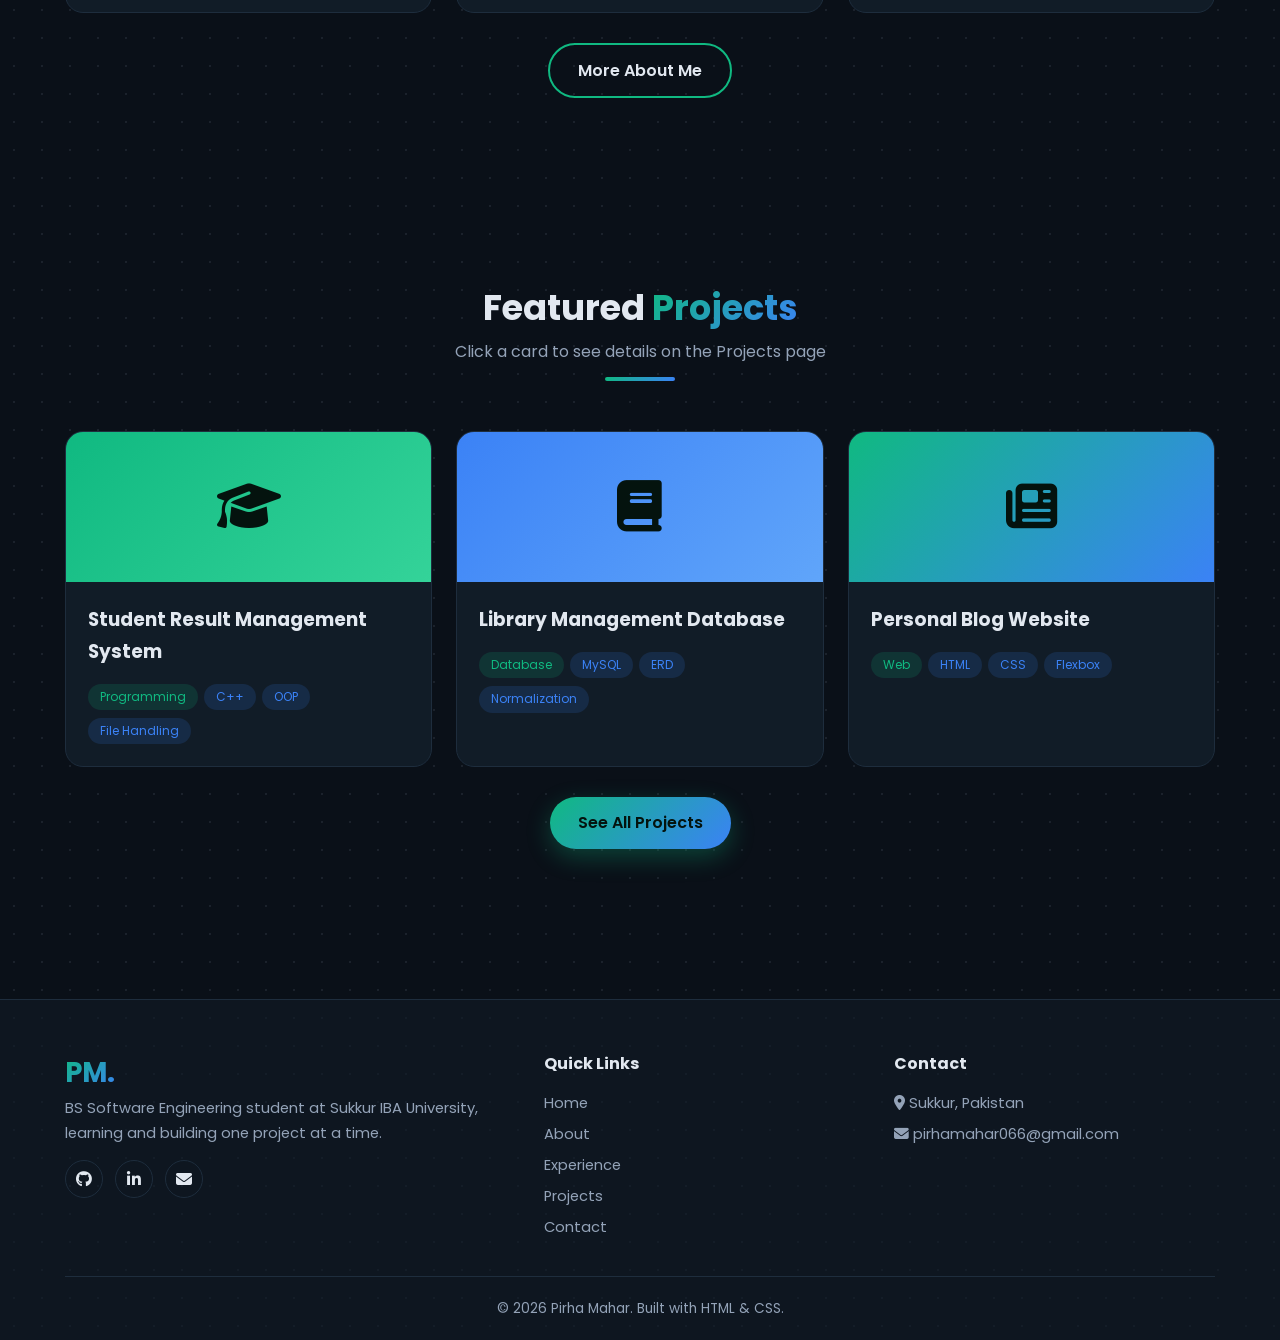
==== commit 234f9f56: "Remove JavaScript: CSS-only menu, filter, popups, typing effect and form checks" ====
--- a/index.html
+++ b/index.html
@@ -4,25 +4,22 @@
   <meta charset="UTF-8">
   <meta name="viewport" content="width=device-width, initial-scale=1.0">
   <title>Pirha Mahar | Portfolio</title>
-  <meta name="description" content="Portfolio of Pirha Mahar, BS Computer Science student at Sukkur IBA University.">
+  <meta name="description" content="Portfolio of Pirha Mahar, BS Software Engineering student at Sukkur IBA University.">
   <link rel="preconnect" href="https://fonts.googleapis.com">
   <link href="https://fonts.googleapis.com/css2?family=Fira+Code:wght@500&family=Poppins:wght@400;500;600;700&display=swap" rel="stylesheet">
   <link rel="stylesheet" href="https://cdnjs.cloudflare.com/ajax/libs/font-awesome/6.5.1/css/all.min.css">
   <link rel="stylesheet" href="css/style.css">
 </head>
-<body>
-
-  <div id="loader"><div class="logo gradient-text">PM.</div></div>
-  <div id="progress"></div>
-  <div id="cursor-glow"></div>
+<body id="top">
 
   <!-- HEADER -->
   <header>
     <div class="container nav">
       <a href="index.html" class="logo gradient-text">PM.</a>
-      <button class="menu-btn" aria-label="Open menu"><i class="fa-solid fa-bars"></i></button>
+      <input type="checkbox" id="menu-toggle" class="menu-toggle">
+      <label for="menu-toggle" class="menu-btn" aria-label="Open menu"><i class="fa-solid fa-bars"></i></label>
       <nav class="nav-links">
-        <a href="index.html">Home</a>
+        <a class="active" href="index.html">Home</a>
         <a href="about.html">About</a>
         <a href="experience.html">Experience</a>
         <a href="projects.html">Projects</a>
@@ -37,7 +34,7 @@
       <div>
         <span class="hero-badge">&#128075; Welcome to my portfolio</span>
         <h1>Hi, I'm <span class="gradient-text">Pirha Mahar</span></h1>
-        <h2>I am a <span class="typing-text" id="typing"></span><span class="cursor-blink">|</span></h2>
+        <h2>I am a <span class="typing-text">Web Developer</span></h2>
         <p>5th semester BS Software Engineering student at Sukkur IBA University. I am learning web engineering and enjoy turning ideas into small, useful and good looking projects.</p>
         <div class="hero-buttons">
           <a href="projects.html" class="btn btn-primary">View Projects</a>
@@ -60,8 +57,8 @@
         <div class="shape blob"></div>
         <div class="cube">
           <div class="cube-face face-front"><i class="fa-brands fa-html5" style="color:#f97316"></i><span>HTML</span></div>
-          <div class="cube-face face-back"><i class="fa-brands fa-css3-alt" style="color:#3b82f6"></i><span>CSS</span></div>
-          <div class="cube-face face-right"><i class="fa-brands fa-js" style="color:#facc15"></i><span>JavaScript</span></div>
+          <div class="cube-face face-back"><i class="fa-brands fa-java" style="color:#f97316"></i><span>Java</span></div>
+          <div class="cube-face face-right"><i class="fa-brands fa-css3-alt" style="color:#3b82f6"></i><span>CSS</span></div>
           <div class="cube-face face-left"><i class="fa-solid fa-database" style="color:#10b981"></i><span>SQL</span></div>
           <div class="cube-face face-top"><i class="fa-brands fa-python" style="color:#60a5fa"></i><span>Python</span></div>
           <div class="cube-face face-bottom"><i class="fa-brands fa-github" style="color:#e2e8f0"></i><span>Git</span></div>
@@ -73,17 +70,17 @@
 
   <!-- STATS -->
   <section class="stats">
-    <div class="container stats-grid reveal">
-      <div class="stat-box"><h3 class="gradient-text counter" data-target="5">0</h3><p>Semester</p></div>
-      <div class="stat-box"><h3 class="gradient-text counter" data-target="8">0</h3><p>Projects</p></div>
-      <div class="stat-box"><h3 class="gradient-text counter" data-target="14" data-plus="1">0</h3><p>Courses Studied</p></div>
-      <div class="stat-box"><h3 class="gradient-text counter" data-target="10" data-plus="1">0</h3><p>Technologies</p></div>
+    <div class="container stats-grid">
+      <div class="stat-box"><h3 class="gradient-text">5</h3><p>Semester</p></div>
+      <div class="stat-box"><h3 class="gradient-text">8</h3><p>Projects</p></div>
+      <div class="stat-box"><h3 class="gradient-text">14+</h3><p>Courses Studied</p></div>
+      <div class="stat-box"><h3 class="gradient-text">10+</h3><p>Technologies</p></div>
     </div>
   </section>
 
   <!-- INTRO CARD -->
   <section>
-    <div class="container reveal">
+    <div class="container">
       <div class="section-title">
         <h2>What I <span class="gradient-text">Do</span></h2>
         <p>A quick look at my learning journey</p>
@@ -93,7 +90,7 @@
         <div class="card">
           <div class="icon-box"><i class="fa-solid fa-code"></i></div>
           <h3>Web Development</h3>
-          <p>Building responsive pages with HTML, CSS and JavaScript from my Web Engineering course.</p>
+          <p>Building responsive pages with HTML and CSS from my Web Engineering course.</p>
         </div>
         <div class="card">
           <div class="icon-box"><i class="fa-solid fa-database"></i></div>
@@ -110,26 +107,40 @@
     </div>
   </section>
 
-  <!-- FEATURED PROJECTS (JavaScript fills this grid, only 3 shown) -->
+  <!-- FEATURED PROJECTS (3 cards, each links to its popup on the Projects page) -->
   <section>
-    <div class="container reveal">
+    <div class="container">
       <div class="section-title">
         <h2>Featured <span class="gradient-text">Projects</span></h2>
-        <p>Click a card to see details</p>
+        <p>Click a card to see details on the Projects page</p>
         <div class="line"></div>
       </div>
-      <div class="grid-3" id="project-grid" data-limit="3"></div>
+      <div class="grid-3">
+        <a class="card project-card programming" href="projects.html#project-1">
+          <div class="project-thumb" style="background:linear-gradient(135deg, #10b981, #34d399)"><i class="fa-solid fa-graduation-cap"></i></div>
+          <div class="project-body">
+            <h3>Student Result Management System</h3>
+            <span class="tag cat">Programming</span><span class="tag">C++</span><span class="tag">OOP</span><span class="tag">File Handling</span>
+          </div>
+        </a>
+        <a class="card project-card database" href="projects.html#project-2">
+          <div class="project-thumb" style="background:linear-gradient(135deg, #3b82f6, #60a5fa)"><i class="fa-solid fa-book"></i></div>
+          <div class="project-body">
+            <h3>Library Management Database</h3>
+            <span class="tag cat">Database</span><span class="tag">MySQL</span><span class="tag">ERD</span><span class="tag">Normalization</span>
+          </div>
+        </a>
+        <a class="card project-card web" href="projects.html#project-3">
+          <div class="project-thumb" style="background:linear-gradient(135deg, #10b981, #3b82f6)"><i class="fa-solid fa-newspaper"></i></div>
+          <div class="project-body">
+            <h3>Personal Blog Website</h3>
+            <span class="tag cat">Web</span><span class="tag">HTML</span><span class="tag">CSS</span><span class="tag">Flexbox</span>
+          </div>
+        </a>
+      </div>
       <p style="text-align:center;margin-top:30px"><a href="projects.html" class="btn btn-primary">See All Projects</a></p>
     </div>
   </section>
-
-  <!-- PROJECT MODAL -->
-  <div class="modal" id="modal">
-    <div class="modal-box">
-      <button class="modal-close" aria-label="Close">&times;</button>
-      <div id="modal-content"></div>
-    </div>
-  </div>
 
   <!-- FOOTER -->
   <footer>
@@ -137,7 +148,7 @@
       <div class="footer-grid">
         <div>
           <a href="index.html" class="logo gradient-text">PM.</a>
-          <p>BS Software Engineering at Sukkur IBA University, learning and building one project at a time.</p>
+          <p>BS Software Engineering student at Sukkur IBA University, learning and building one project at a time.</p>
           <div class="footer-social">
             <a href="https://github.com/pirhamahar" target="_blank" rel="noopener" aria-label="GitHub"><i class="fa-brands fa-github"></i></a>
             <a href="#" aria-label="LinkedIn"><i class="fa-brands fa-linkedin-in"></i></a>
@@ -160,11 +171,10 @@
           <p><i class="fa-solid fa-envelope"></i> pirhamahar066@gmail.com</p>
         </div>
       </div>
-      <div class="footer-bottom">&copy; 2026 Pirha Mahar. Built with HTML, CSS &amp; JavaScript.</div>
+      <div class="footer-bottom">&copy; 2026 Pirha Mahar. Built with HTML &amp; CSS.</div>
     </div>
   </footer>
 
-  <button id="top-btn" aria-label="Back to top"><i class="fa-solid fa-arrow-up"></i></button>
-  <script src="js/main.js"></script>
+  <a id="top-btn" href="#top" aria-label="Back to top"><i class="fa-solid fa-arrow-up"></i></a>
 </body>
 </html>
--- a/css/style.css
+++ b/css/style.css
@@ -1,10 +1,3 @@
-/* =====================================================
-   Portfolio of Pirha Mahar - style.css
-   Sections: 1 Variables, 2 Base, 3 Header, 4 Buttons,
-   5 Hero + 3D cube, 6 Cards, 7 About, 8 Timeline,
-   9 Projects, 10 Contact, 11 Footer, 12 Extras, 13 Responsive
-   ===================================================== */
-
 /* 1. VARIABLES (colours live here so we can change the theme in one place) */
 :root {
   --bg: #0a1018;
@@ -69,7 +62,7 @@
   border-bottom: 1px solid var(--border);
   transition: 0.3s;
 }
-header.scrolled { box-shadow: 0 4px 25px rgba(0, 0, 0, 0.5); }
+header { box-shadow: 0 4px 25px rgba(0, 0, 0, 0.4); }
 .nav { display: flex; justify-content: space-between; align-items: center; height: 70px; }
 .logo { font-size: 1.7rem; font-weight: 700; }
 .nav-links { display: flex; gap: 30px; }
@@ -80,7 +73,9 @@
 }
 .nav-links a:hover, .nav-links a.active { color: var(--text); }
 .nav-links a:hover::after, .nav-links a.active::after { width: 100%; }
-.menu-btn { display: none; font-size: 1.6rem; background: none; border: none; color: var(--text); cursor: pointer; }
+/* hamburger menu: the hidden checkbox is switched by the label */
+.menu-toggle { display: none; }
+.menu-btn { display: none; font-size: 1.6rem; color: var(--text); cursor: pointer; }
 
 /* 4. BUTTONS */
 .btn {
@@ -103,8 +98,14 @@
 }
 .hero h1 { font-size: 3.4rem; line-height: 1.2; margin-bottom: 10px; }
 .hero h2 { font-size: 1.6rem; font-weight: 500; color: var(--muted); margin-bottom: 20px; min-height: 2.2rem; }
-.typing-text { color: var(--lime); font-family: 'Fira Code', monospace; }
-.cursor-blink { animation: blink 0.8s infinite; color: var(--lime); }
+/* typing effect with CSS only: the width grows letter by letter (steps) */
+.typing-text {
+  display: inline-block; vertical-align: bottom; width: 13ch;
+  white-space: nowrap; overflow: hidden;
+  color: var(--lime); font-family: 'Fira Code', monospace;
+  border-right: 3px solid var(--lime);
+  animation: typing 6s steps(13) infinite, caret 0.8s step-end infinite;
+}
 .hero p { color: var(--muted); max-width: 520px; margin-bottom: 30px; }
 .hero-buttons { display: flex; gap: 16px; flex-wrap: wrap; }
 .hero-social { display: flex; gap: 14px; margin-top: 30px; }
@@ -160,7 +161,8 @@
 /* stats */
 .stats { padding: 40px 0; }
 .stats-grid { display: grid; grid-template-columns: repeat(4, 1fr); gap: 20px; }
-.stat-box { text-align: center; padding: 24px 10px; background: var(--bg-card); border: 1px solid var(--border); border-radius: 16px; }
+.stat-box { text-align: center; padding: 24px 10px; background: var(--bg-card); border: 1px solid var(--border); border-radius: 16px; transition: 0.3s; }
+.stat-box:hover { transform: translateY(-6px); border-color: var(--green); }
 .stat-box h3 { font-size: 2.4rem; }
 .stat-box p { color: var(--muted); }
 
@@ -241,15 +243,29 @@
   padding: 8px 22px; border-radius: 50px; border: 1px solid var(--border);
   background: var(--bg-card); color: var(--muted); cursor: pointer; font-family: inherit; transition: 0.3s;
 }
-.filter-btn:hover, .filter-btn.active { background: var(--gradient); color: #04130e; border-color: transparent; }
-.project-card { padding: 0; overflow: hidden; cursor: pointer; transition: transform 0.15s, border-color 0.3s, box-shadow 0.3s; }
+/* radio buttons are hidden; the label of the checked one gets the gradient */
+.filter-radio { position: absolute; opacity: 0; pointer-events: none; }
+.filter-btn:hover,
+#f-all:checked ~ .filters label[for="f-all"],
+#f-web:checked ~ .filters label[for="f-web"],
+#f-db:checked ~ .filters label[for="f-db"],
+#f-prog:checked ~ .filters label[for="f-prog"] { background: var(--gradient); color: #04130e; border-color: transparent; }
+/* hide the cards that do not match the checked filter */
+#f-web:checked ~ .grid-3 .project-card:not(.web),
+#f-db:checked ~ .grid-3 .project-card:not(.database),
+#f-prog:checked ~ .grid-3 .project-card:not(.programming) { display: none; }
+#projects { scroll-margin-top: 90px; }
+.project-card { display: block; padding: 0; overflow: hidden; cursor: pointer; transition: transform 0.3s, border-color 0.3s, box-shadow 0.3s; }
+.project-card:hover { transform: perspective(700px) rotateX(4deg) translateY(-8px); }
 .project-thumb { height: 150px; display: flex; align-items: center; justify-content: center; font-size: 3.2rem; color: #04130e; }
 .project-body { padding: 22px; }
 .tag { display: inline-block; font-size: 0.75rem; padding: 3px 12px; border-radius: 20px; background: rgba(59, 130, 246, 0.15); color: var(--blue); margin: 8px 6px 0 0; }
 .tag.cat { background: rgba(16, 185, 129, 0.15); color: var(--green); }
 
 .modal { position: fixed; inset: 0; background: rgba(0, 0, 0, 0.75); z-index: 200; display: none; align-items: center; justify-content: center; padding: 20px; }
-.modal.open { display: flex; }
+/* :target = the popup whose id is in the page link (example: projects.html#project-1) */
+.modal:target { display: flex; }
+.modal-backdrop { position: absolute; inset: 0; }
 .modal-box {
   background: var(--bg-card); border: 1px solid var(--green); border-radius: 20px;
   max-width: 560px; width: 100%; padding: 34px; position: relative; animation: pop 0.3s ease; max-height: 90vh; overflow-y: auto;
@@ -273,9 +289,10 @@
 }
 form input:focus, form textarea:focus { border-color: var(--green); box-shadow: 0 0 0 3px rgba(16, 185, 129, 0.15); }
 form textarea { min-height: 130px; resize: vertical; }
-.error-msg { color: #f87171; font-size: 0.8rem; min-height: 1.1em; display: block; margin-top: 4px; }
-.success-box { display: none; padding: 16px; border-radius: 12px; background: rgba(16, 185, 129, 0.12); border: 1px solid var(--green); color: var(--green); margin-top: 16px; animation: pop 0.4s ease; }
-.success-box.show { display: block; }
+/* red border for a wrong value, green border for a correct value (CSS only) */
+form input:not(:placeholder-shown):invalid, form textarea:not(:placeholder-shown):invalid { border-color: #f87171; }
+form input:not(:placeholder-shown):valid, form textarea:not(:placeholder-shown):valid { border-color: var(--green); }
+.form-note { color: var(--muted); font-size: 0.85rem; margin-top: 16px; }
 
 /* 11. FOOTER */
 footer { border-top: 1px solid var(--border); background: rgba(17, 28, 39, 0.6); padding: 50px 0 20px; margin-top: 60px; }
@@ -292,26 +309,19 @@
 .footer-bottom { text-align: center; color: var(--muted); font-size: 0.85rem; margin-top: 30px; padding-top: 20px; border-top: 1px solid var(--border); }
 
 /* 12. EXTRAS */
-#progress { position: fixed; top: 0; left: 0; height: 4px; width: 0; background: var(--gradient); z-index: 300; }
-#cursor-glow {
-  position: fixed; width: 300px; height: 300px; border-radius: 50%; pointer-events: none;
-  background: radial-gradient(circle, rgba(16, 185, 129, 0.12), transparent 70%);
-  transform: translate(-50%, -50%); z-index: -1;
-}
-#loader { position: fixed; inset: 0; background: var(--bg); z-index: 999; display: flex; align-items: center; justify-content: center; transition: opacity 0.6s; }
-#loader.hide { opacity: 0; pointer-events: none; }
-#loader .logo { font-size: 3.5rem; animation: pulse 1s infinite; }
 #top-btn {
   position: fixed; bottom: 25px; right: 25px; width: 46px; height: 46px; border-radius: 50%;
-  background: var(--gradient); color: #04130e; border: none; cursor: pointer; font-size: 1.1rem;
-  opacity: 0; pointer-events: none; transition: 0.3s; z-index: 90;
-}
-#top-btn.show { opacity: 1; pointer-events: auto; }
-/* scroll reveal: starts hidden, JS adds .visible */
-.reveal { opacity: 0; transform: translateY(40px); transition: 0.8s; }
-.reveal.visible { opacity: 1; transform: none; }
-
-@keyframes blink { 50% { opacity: 0; } }
+  background: var(--gradient); color: #04130e; font-size: 1.1rem; z-index: 90;
+  display: flex; align-items: center; justify-content: center;
+  box-shadow: 0 6px 20px rgba(16, 185, 129, 0.35); transition: 0.3s;
+}
+#top-btn:hover { transform: translateY(-5px); }
+/* every section fades up once when the page opens (CSS only) */
+.page-banner .container, .hero-grid, section .container { animation: fadeUp 0.9s ease both; }
+
+@keyframes typing { 0% { width: 0; } 40% { width: 13ch; } 80% { width: 13ch; } 100% { width: 0; } }
+@keyframes caret { 50% { border-color: transparent; } }
+@keyframes fadeUp { from { opacity: 0; transform: translateY(40px); } to { opacity: 1; transform: none; } }
 @keyframes scrollDot { 0% { opacity: 1; transform: translateY(0); } 100% { opacity: 0; transform: translateY(16px); } }
 @keyframes pop { from { transform: scale(0.85); opacity: 0; } to { transform: scale(1); opacity: 1; } }
 @keyframes pulse { 50% { transform: scale(1.12); } }
@@ -332,7 +342,7 @@
     position: absolute; top: 70px; left: 0; width: 100%; flex-direction: column; gap: 0;
     background: rgba(10, 16, 24, 0.97); max-height: 0; overflow: hidden; transition: max-height 0.4s;
   }
-  .nav-links.open { max-height: 400px; border-bottom: 1px solid var(--border); }
+  .menu-toggle:checked ~ .nav-links { max-height: 400px; border-bottom: 1px solid var(--border); }
   .nav-links a { display: block; padding: 14px 5%; }
   .timeline::before { left: 12px; }
   .t-item, .t-item:nth-child(even) { width: 100%; margin-left: 0; padding: 0 0 30px 44px; }
@@ -352,9 +362,7 @@
   .face-bottom { transform: rotateX(-90deg) translateZ(75px); }
   .cube-face { font-size: 2.4rem; }
   .page-banner h1 { font-size: 2.1rem; }
-  #cursor-glow { display: none; }
 }
 @media (prefers-reduced-motion: reduce) {
   * { animation: none !important; transition: none !important; }
-  .reveal { opacity: 1; transform: none; }
-}
+}
